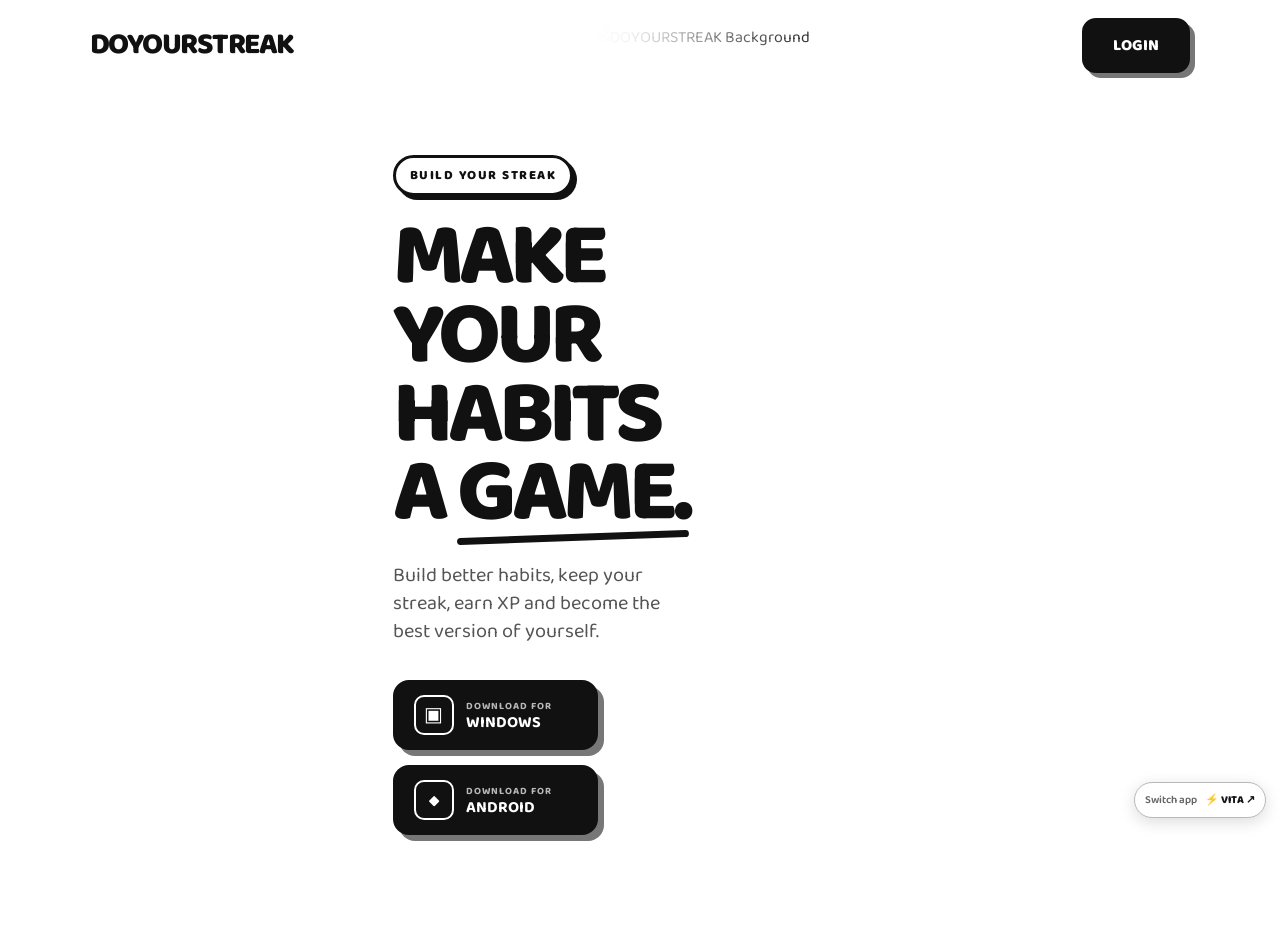
==== Anak papi/Code/index.html @ ae04f2e7 "update cuy" ====
<!DOCTYPE html>
<html lang="en">

<head>
    <meta charset="UTF-8">
    <meta name="viewport" content="width=device-width, initial-scale=1.0">

    <title>DOYOURSTREAK</title>

    <link rel="stylesheet" href="style.css">
</head>

<body>


    <!-- ================= LANDING PAGE ================= -->
    <section id="loginScreen" class="landing-page">

        <!-- NAVBAR -->
        <nav class="landing-navbar">

            <div class="landing-logo">
                <span>DO</span>YOUR<span>STREAK</span>
            </div>

            <button id="loginButton" class="login-button">
                LOGIN
            </button>

        </nav>


        <!-- HERO -->
        <main class="landing-hero">

            <!-- Background Image -->
            <div class="hero-background">
                <img src="backgroundatas.jpe" alt="DOYOURSTREAK Background">
            </div>


            <!-- Hero Text -->
            <div class="landing-content">

                <div class="landing-badge">
                    BUILD YOUR STREAK
                </div>

                <h1>
                    MAKE YOUR<br>
                    HABITS A <span>GAME.</span>
                </h1>

                <p>
                    Build better habits, keep your streak,
                    earn XP and become the best version of yourself.
                </p>


                <!-- DOWNLOAD BUTTONS -->
                <div class="download-buttons">

                    <a href="#" class="download-button windows" id="windowsDownload">
                        <span class="download-icon">▣</span>

                        <div>
                            <small>DOWNLOAD FOR</small>
                            <strong>WINDOWS</strong>
                        </div>
                    </a>


                    <a href="#" class="download-button android" id="androidDownload">
                        <span class="download-icon">◆</span>

                        <div>
                            <small>DOWNLOAD FOR</small>
                            <strong>ANDROID</strong>
                        </div>
                    </a>

                </div>

            </div>

        </main>


        <!-- LOGIN MODAL -->
        <div id="loginModal" class="landing-login-modal hidden">

            <div class="landing-login-card">

                <!-- ================= STEP 1 : EMAIL ================= -->
                <div class="login-step active" id="loginStep1">

                    <button id="closeLogin" class="close-login">
                        ×
                    </button>

                    <div class="login-logo">
                        DOYOURSTREAK
                    </div>

                    <div class="login-step-number">
                        01 / 03
                    </div>

                    <h2>
                        Welcome!
                    </h2>

                    <p>
                        Enter your email to start your journey.
                    </p>

                    <div class="input-group">

                        <label for="emailInput">
                            YOUR EMAIL
                        </label>

                        <input type="email" id="emailInput" placeholder="Enter your email..." autocomplete="email">

                    </div>

                    <p id="emailError" class="login-error"></p>

                    <button id="emailNext" class="main-button">
                        CONTINUE →
                    </button>

                </div>


                <!-- ================= STEP 2 : CHARACTER ================= -->
                <div class="login-step" id="loginStep2">

                    <div class="login-step-number">
                        02 / 03
                    </div>

                    <h2>
                        Choose Your<br>
                        Character
                    </h2>

                    <p>
                        This character will accompany you
                        on your streak journey.
                    </p>


                    <div class="character-selection">

                        <div id="characterPlayer" class="character-card selected">

                            <div class="character-check">
                                ✓
                            </div>

                            <div class="character-image">
                                <img src="player.png" alt="Player">
                            </div>

                            <strong>
                                PLAYER
                            </strong>

                            <small>
                                SELECTED
                            </small>

                        </div>

                    </div>


                    <button id="characterNext" class="main-button">
                        CONTINUE →
                    </button>

                </div>


                <!-- ================= STEP 3 : CHARACTER NAME ================= -->
                <div class="login-step" id="loginStep3">

                    <div class="login-step-number">
                        03 / 03
                    </div>

                    <h2>
                        Name Your<br>
                        Character
                    </h2>

                    <p>
                        Give your character a name
                        before starting your journey.
                    </p>


                    <div class="input-group">

                        <label for="characterNameInput">
                            CHARACTER NAME
                        </label>

                        <input type="text" id="characterNameInput" placeholder="Enter character name..." maxlength="20"
                            autocomplete="off">

                    </div>

                    <p id="nameError" class="login-error"></p>


                    <button id="startJourneyButton" class="main-button">
                        START JOURNEY 🚀
                    </button>

                </div>

            </div>

        </div>

    </section>



    <!-- ================= APP ================= -->
    <section id="appScreen" class="screen hidden">

        <!-- HEADER -->
        <header class="topbar">

            <div class="brand">
                <span>DO</span>YOUR<span>STREAK</span>
            </div>

            <div class="user-info">
                <div>
                    <small>PLAYER</small>
                    <strong id="headerName">Player</strong>
                </div>

                <div class="level-badge">
                    LVL <span id="level">1</span>
                </div>
                <span id="espTopStatus" class="esp-top-status" role="status" aria-live="polite">● ESP32 OFFLINE</span>
            </div>


        </header>





        <!-- ================= CHARACTER PAGE ================= -->

        <!-- CHARACTER PAGE -->
        <div id="characterPage" class="app-page active">

            <div class="character-top-actions">

                <div class="coin-display">
                    <img src="koinngawi.png" alt="Coins">
                    <strong id="coinAmount">0</strong>
                </div>

                <button id="premiumOpenButton" class="premium-open-button" type="button" aria-label="Open Premium">
                    <img src="iconpremium.png" alt="Premium">
                </button>

            </div>

            <!-- SMALL STATS -->
            <section class="character-stats">
                <div>
                    <small>STREAK</small>
                    <strong id="streak">0</strong>
                </div>

                <div>
                    <small>TOTAL XP</small>
                    <strong id="totalXP">0</strong>
                </div>

                <div>
                    <small>TODAY</small>
                    <strong id="completedToday">0 / 0</strong>
                </div>
            </section>

            <!-- CHARACTER -->
            <section class="character-display">

                <button class="character-arrow" id="prevCharacter" type="button">
                    &lt;
                </button>

                <div class="character-main">
                    <div id="characterReactionBubble" class="character-reaction-bubble hidden" aria-live="polite"></div>
                    <img id="playerImage" src="player.png" alt="Player">
                    <div id="characterFallback" class="character-fallback hidden" role="img" aria-label="Karakter anjing">🐶</div>

                    <h2 id="playerName">Player</h2>
                </div>

                <button class="character-arrow" id="nextCharacter" type="button">
                    &gt;
                </button>

            </section>

            <!-- XP -->
            <section class="character-xp">
                <div class="xp-label">
                    <span>XP</span>
                    <strong><span id="xpText">0</span> / 100</strong>
                </div>

                <div class="xp-bar">
                    <div id="xpBar"></div>
                </div>
            </section>

        </div>

        <!-- ================= SHOP PAGE ================= -->

        <div id="shopPage" class="app-page">

            <section class="shop-page">

                <div class="shop-page-header">

                    <div>
                        <small>CHARACTER STORE</small>
                        <h1>CHARACTER SHOP</h1>
                    </div>

                    <div class="shop-coins">

                        <img src="koinngawi.png" alt="Coins">

                        <strong id="shopCoinAmount">0</strong>

                    </div>

                </div>


                <div class="shop-items">

                    <!-- OYENOMALI -->
                    <div class="shop-item">

                        <img src="oyenomali.png" alt="Oyenomali">

                        <h3>OYENOMALI</h3>

                        <div class="item-price">

                            <img src="koinngawi.png" alt="Coins">

                            <span>100</span>

                        </div>

                        <button class="buy-character" data-character="oyenomali.png" data-price="100">
                            BUY
                        </button>

                    </div>


                    <!-- PLAYERSKIN -->
                    <div class="shop-item">


                    </div>


                    <!-- COPET -->
                    <div class="shop-item">

                        <img src="copet.png" alt="Copet">

                        <h3>COPET</h3>

                        <div class="item-price">

                            <img src="koinngawi.png" alt="Coins">

                            <span>200</span>

                        </div>

                        <button class="buy-character" data-character="copet.png" data-price="200">
                            BUY
                        </button>

                    </div>

                </div>

            </section>

        </div>

        <!-- ================= GAME PAGE ================= -->

        <div id="gamePage" class="app-page">

            <section class="game-page">

                <div class="game-header">
                    <small>MINIGAME</small>
                    <h1>PLAY & EARN</h1>
                    <p>
                        Main game menggunakan character kamu sendiri.
                    </p>
                </div>


                <!-- GAME MENU -->

                <div id="gameMenu" class="game-menu">

                    <!-- FIGHTING GAME -->

                    <button id="openFightingGame" class="game-card">

                        <div class="game-card-icon">
                            ⚔️
                        </div>

                        <div>
                            <small>BATTLE</small>
                            <h2>FIGHTING</h2>
                            <p>
                                Gunakan strategi untuk mengalahkan monster.
                            </p>
                        </div>

                    </button>




                    <button id="openDinoGame" class="game-card">

                        <div class="game-card-icon">
                            🦖
                        </div>

                        <div>
                            <small>RUN</small>
                            <h2>DINO RUN</h2>
                            <p>
                                Lompat dan hindari obstacle.
                            </p>
                        </div>

                    </button>

                    <button id="openFlappyGame" class="game-card" type="button">
                        <div class="game-card-icon">🐤</div>
                        <div>
                            <small>ARCADE</small>
                            <h2>FLAPPY BIRD</h2>
                            <p>Terbang melewati pipa dan pecahkan skor terbaik.</p>
                        </div>
                    </button>
                     <!-- Tombol kecil ESP32 -->
                     <div class="user-info">
                        <button id="espConnectButton" class="esp-connect-button" type="button">🔌 CONNECT ESP32</button>
                       <span id="espConnectionStatus" class="esp-connection-status" role="status">ESP32: Disconnected</span>
                     </div>


                </div>

               
                <!-- ================= FIGHTING GAME ================= -->

                <div id="fightingGame" class="game-screen hidden">

                    <div class="game-screen-header">

                        <button id="backFromFight" class="secondary-button">
                            ← BACK
                        </button>

                        <h2>🥊 FIGHTING</h2>

                    </div>


                    <div class="fight-arena">

                        <!-- PLAYER -->

                        <div class="fighter player-fighter">

                            <div class="fighter-name">
                                <span id="fightPlayerName">
                                    PLAYER
                                </span>

                                <span id="fightPlayerHPText">
                                    100 HP
                                </span>
                            </div>

                            <div class="hp-bar">
                                <div id="fightPlayerHP"></div>
                            </div>

                            <img id="fightPlayerImage" src="player.png" alt="Player">

                        </div>


                        <div class="fight-vs">
                            VS
                        </div>


                        <!-- ENEMY -->

                        <div class="fighter enemy-fighter">

                            <div class="fighter-name">

                                <span>
                                    MONSTER
                                </span>

                                <span id="fightEnemyHPText">
                                    100 HP
                                </span>

                            </div>

                            <div class="hp-bar enemy-hp">
                                <div id="fightEnemyHP"></div>
                            </div>

                            <img id="fightEnemyImage" src="Monster1.png" alt="Monster">

                        </div>

                    </div>


                    <p id="fightStatus" class="game-status">
                        Ready to fight!
                    </p>


                    <div class="fight-controls">

                        <button id="fightAttack" class="game-action-button">
                            👊 ATTACK
                        </button>

                        <button id="fightSpecial" class="game-action-button special">
                            ⚡ SPECIAL
                        </button>

                        <button id="fightHeavy" class="game-action-button">
                            💥 HEAVY
                        </button>

                        <button id="fightDefend" class="game-action-button">
                            🛡️ DEFEND
                        </button>

                        <button id="fightRecover" class="game-action-button">
                            ❤️ RECOVER
                        </button>

                    </div>


                    <button id="fightRestart" class="main-button hidden">
                        PLAY AGAIN
                    </button>

                </div>


                <!-- ================= DINO GAME ================= -->

                <div id="dinoGame" class="game-screen hidden">

                    <div class="game-screen-header">

                        <button id="backFromDino" class="secondary-button">
                            ← BACK
                        </button>

                        <h2>🏃 DINO RUN</h2>

                    </div>


                    <div class="dino-score">

                        <span>
                            SCORE:
                            <strong id="dinoScore">
                                0
                            </strong>
                        </span>

                        <span>
                            BEST:
                            <strong id="dinoBest">
                                0
                            </strong>
                        </span>

                    </div>


                    <div class="dino-wrapper">

                        <canvas id="dinoCanvas" width="800" height="300"></canvas>

                    </div>


                    <p id="dinoStatus" class="game-status">
                        Press SPACE or click to jump!
                    </p>


                    <div class="dino-controls">

                        <button id="startDino" class="main-button">
                            START RUN
                        </button>

                        <button id="jumpDino" class="game-action-button">
                            ↑ JUMP
                        </button>

                    </div>

                </div>

                <div id="flappyGame" class="game-screen hidden">
                    <div class="game-screen-header">
                        <button id="backFromFlappy" class="secondary-button" type="button">← MENU GAME</button>
                        <h2>🐤 FLAPPY BIRD</h2>
                    </div>
                    <div class="flappy-scoreboard">
                        <span>SKOR <strong id="flappyScore">0</strong></span>
                        <span>TERBAIK <strong id="flappyBest">0</strong></span>
                    </div>
                    <div class="flappy-stage">
                        <canvas id="flappyCanvas" width="360" height="480" aria-label="Game Flappy Bird"></canvas>
                    </div>
                    <p id="flappyStatus" class="game-status">Tekan MULAI, lalu klik atau tekan spasi untuk terbang.</p>
                    <div class="flappy-controls">
                        <button id="startFlappy" class="main-button" type="button">MULAI</button>
                        <button id="flapFlappy" class="game-action-button" type="button">🐾 TERBANG</button>
                    </div>
                </div>

            </section>

        </div>


        <!-- ================= EXERCISE PAGE ================= -->

        <div id="exercisePage" class="app-page">

            <div class="daily-task-card">
                <div class="daily-task-header">
                    <span>🎯 DAILY TASK</span>
                    <span id="dailyTaskReward">
                        🪙 +20
                    </span>
                </div>

                <h3 id="dailyTaskTitle">Loading daily task...</h3>
                <p id="dailyTaskDescription"></p>

                <div class="daily-task-progress">
                    <div id="dailyTaskProgressBar"></div>
                </div>

                <div class="daily-task-bottom">
                    <span id="dailyTaskProgressText">0 / 1</span>
                    <button id="claimDailyTask" disabled>CLAIM</button>
                </div>
            </div>
            <section class="habits-section">

                <div class="section-header">

                    <div>
                        <small>YOUR ROUTINE</small>
                        <h2>Today's Habits</h2>
                    </div>

                    <button id="addHabitButton" class="main-button">
                        + ADD HABIT
                    </button>

                </div>


                <div id="habitList" class="habit-list"></div>


                <div id="emptyState" class="empty-state">

                    <div class="empty-icon">
                        🏋️
                    </div>

                    <h3>No habits yet</h3>

                    <p>
                        Add your first habit and start your streak.
                    </p>

                    <button id="emptyAddButton" class="main-button">
                        CREATE HABIT
                    </button>

                </div>

            </section>

        </div>

        <!-- ================= ADD HABIT MODAL ================= -->
        <div id="habitModal" class="habit-modal hidden">

            <div class="habit-modal-card">

                <button id="closeModal" class="close-modal">×</button>

                <div class="modal-title">ADD NEW HABIT</div>

                <!-- STEP 1 -->
                <div class="habit-step active" id="habitStep1">

                    <div class="step-number">01</div>

                    <h2>What is your habit?</h2>

                    <p>Give your habit a name.</p>

                    <div class="input-group">

                        <label for="habitName">
                            HABIT NAME
                        </label>

                        <input type="text" id="habitName" placeholder="Example: Read a book" maxlength="40">

                    </div>

                    <button type="button" id="habitNext1" class="main-button">
                        NEXT →
                    </button>

                </div>


                <!-- STEP 2 -->
                <div class="habit-step" id="habitStep2">

                    <div class="step-number">02</div>

                    <h2>When will you do it?</h2>

                    <p>Choose your habit time.</p>

                    <div class="input-group">

                        <label for="habitTime">
                            TIME
                        </label>

                        <input type="time" id="habitTime">

                    </div>

                    <div class="step-buttons">

                        <button type="button" id="habitBack2" class="secondary-button">
                            ← BACK
                        </button>

                        <button type="button" id="habitNext2" class="main-button">
                            NEXT →
                        </button>

                    </div>

                </div>


                <!-- STEP 3 -->
                <div class="habit-step" id="habitStep3">

                    <div class="step-number">03</div>

                    <h2>How important is it?</h2>

                    <p>Choose your priority.</p>

                    <div class="priority-options">

                        <button type="button" class="priority-option" data-priority="High">
                            🔴 High
                        </button>

                        <button type="button" class="priority-option selected" data-priority="Normal">
                            🟡 Normal
                        </button>

                        <button type="button" class="priority-option" data-priority="Low">
                            🟢 Low
                        </button>

                    </div>

                    <div class="step-buttons">

                        <button type="button" id="habitBack3" class="secondary-button">
                            ← BACK
                        </button>

                        <button type="button" id="habitNext3" class="main-button">
                            NEXT →
                        </button>

                    </div>

                </div>


                <!-- STEP 4 -->
                <div class="habit-step" id="habitStep4">

                    <div class="step-number">04</div>

                    <h2>Choose your type</h2>

                    <p>Pick an icon for your habit.</p>


                    <div class="emoji-options">

                        <button type="button" class="emoji-option selected" data-icon="belajaricon.png">
                            <img src="belajaricon.png" alt="Belajar">
                        </button>

                        <button type="button" class="emoji-option" data-icon="sport.png">
                            <img src="sport.png" alt="Sport">
                        </button>

                        <button type="button" class="emoji-option" data-icon="latihanicon.png">
                            <img src="latihanicon.png" alt="Latihan">
                        </button>

                        <button type="button" class="emoji-option" data-icon="ngemilicon.png">
                            <img src="ngemilicon.png" alt="Ngemil">
                        </button>

                    </div>


                    <div class="step-buttons">

                        <button type="button" id="habitBack4" class="secondary-button">
                            ← BACK
                        </button>

                        <button type="button" id="saveHabitButton" class="main-button">
                            ADD HABIT ✓
                        </button>

                    </div>

                </div>

            </div>

        </div>


        <!-- ================= INFO / CALENDAR PAGE ================= -->
        <div id="infoPage" class="app-page">

            <section class="info-page">

                <!-- HEADER -->
                <div class="info-header">
                    <small>DOYOURSTREAK</small>
                    <h1>CALENDAR & EVENTS</h1>
                    <p>Check your schedule and the latest admin updates.</p>
                </div>

                <!-- CALENDAR -->
                <div class="calendar-card">

                    <div class="calendar-top">
                        <button id="prevMonth" type="button">&lt;</button>

                        <h2 id="calendarMonth">October 2026</h2>

                        <button id="nextMonth" type="button">&gt;</button>
                    </div>

                    <div class="calendar-weekdays">
                        <span>MON</span>
                        <span>TUE</span>
                        <span>WED</span>
                        <span>THU</span>
                        <span>FRI</span>
                        <span>SAT</span>
                        <span>SUN</span>
                    </div>

                    <div id="calendarDays" class="calendar-days"></div>

                </div>


                <!-- ADMIN EVENTS -->
                <div class="events-section">

                    <div class="events-title">
                        <small>ADMIN UPDATE</small>
                        <h2>EVENTS</h2>
                    </div>

                    <div id="adminEvents" class="admin-events">

                        <!-- EVENT 1 -->
                        <div class="event-card">
                            <div class="event-date">
                                <strong>10</strong>
                                <span>OCT</span>
                            </div>

                            <div class="event-content">
                                <h3>STREAK WEEK</h3>
                                <p>
                                    Keep your streak alive this week and complete
                                    your exercises every day!
                                </p>
                            </div>
                        </div>


                        <!-- EVENT 2 -->
                        <div class="event-card">
                            <div class="event-date">
                                <strong>15</strong>
                                <span>OCT</span>
                            </div>

                            <div class="event-content">
                                <h3>NEW CHARACTER UPDATE</h3>
                                <p>
                                    A new character might be coming to the shop.
                                    Stay tuned!
                                </p>
                            </div>
                        </div>


                        <!-- EVENT 3 -->
                        <div class="event-card">
                            <div class="event-date">
                                <strong>25</strong>
                                <span>OCT</span>
                            </div>

                            <div class="event-content">
                                <h3>COMMUNITY EVENT</h3>
                                <p>
                                    Complete your exercises and earn extra XP
                                    during the event.
                                </p>
                            </div>
                        </div>

                    </div>

                </div>

            </section>

        </div>

        <!-- ================= PREMIUM MODAL ================= -->
        <div id="premiumModal" class="premium-modal hidden">
            <div class="premium-card">

                <button id="premiumCloseButton" class="premium-close" type="button"
                    aria-label="Close Premium">×</button>

                <div class="premium-heading">
                    <img src="iconpremium.png" alt="">
                    <div>
                        <small>DOYOURSTREAK EXCLUSIVE</small>
                        <h2>PREMIUM</h2>
                        <p>Upgrade your streak experience.</p>
                    </div>
                </div>

                <div class="premium-tabs">
                    <button type="button" class="premium-tab active" data-premium-tab="characters">
                        CHARACTERS
                    </button>

                    <button type="button" class="premium-tab" data-premium-tab="statistics">
                        STATISTICS
                    </button>
                </div>

                <div id="premiumCharactersPanel" class="premium-panel">
                    <div class="premium-section-heading">
                        <h3>Character Collection</h3>
                        <p>Unlock exclusive characters and skins.</p>
                    </div>

                    <div id="premiumCharacterGrid" class="premium-character-grid"></div>
                </div>

                <div id="premiumStatisticsPanel" class="premium-panel hidden">
                    <div class="premium-section-heading">
                        <h3>Priority Statistics</h3>
                        <p>Understand your habits and completion progress.</p>
                    </div>

                    <div id="premiumStatisticsContent"></div>
                </div>

                <div class="premium-demo-area">
                    <p id="premiumStatusText">Premium Demo is currently locked.</p>

                    <button id="premiumDemoButton" class="premium-demo-button" type="button">
                        ACTIVATE PREMIUM DEMO
                    </button>

                    <small>
                        Demo only — no real payment is made.
                    </small>
                </div>

            </div>
        </div>

        <nav class="bottom-navbar">

            <button class="bottom-nav-image" id="characterNav" type="button">
                <img src="buttonkarakter.png" alt="Character">
            </button>

            <button class="bottom-nav-image" id="shopNav" type="button">
                <img src="shopbutton.png" alt="Shop">
            </button>

            <button class="bottom-nav-image" id="exerciseNav" type="button">
                <img src="buku.png" alt="Exercise">
            </button>

            <button class="bottom-nav-image" id="infoNav" type="button">
                <img src="infobutton.png" alt="Info">
            </button>

            <button class="bottom-nav-image" id="gameNav" type="button">
                <img src="gameicon.png" alt="Game">
            </button>

        </nav>

    </section>


    <!-- JAVASCRIPT -->
    <script src="app.js"></script>
    <script src="premium.js"></script>

    <!-- APP SWITCHER: DOYOURSTREAK -> VITA -->
    <div class="app-switcher">
        <span>Switch app</span>
        <a href="http://127.0.0.1:5501/www/index.html" target="_blank" rel="noopener noreferrer" aria-label="Buka Vita">
            ⚡ VITA ↗
        </a>
    </div>


</body>

</html>
---- Anak papi/Code/style.css ----
/* =====================================================
   DOYOURSTREAK
   BLACK & WHITE CARTOON STYLE
===================================================== */

@import url('https://fonts.googleapis.com/css2?family=Baloo+2:wght@400;500;600;700;800&display=swap');


/* =====================================================
   ROOT
===================================================== */

:root {
    --black: #111111;
    --dark: #222222;
    --gray: #666666;
    --light-gray: #eeeeee;
    --white: #ffffff;

    --border: 3px solid #111111;

    --shadow: 7px 7px 0 #111111;
    --small-shadow: 4px 4px 0 #111111;
}


/* =====================================================
   RESET
===================================================== */

* {
    box-sizing: border-box;
    margin: 0;
    padding: 0;
}

html {
    scroll-behavior: smooth;
}

body {
    font-family: "Baloo 2", "Trebuchet MS", sans-serif;

    background: var(--white);

    color: var(--black);

    min-height: 100vh;
}

button,
input {
    font-family: inherit;
}

button {
    cursor: pointer;
}

.hidden {
    display: none !important;
}


/* =====================================================
   CARTOON BACKGROUND
===================================================== */

body::before {
    content: "";

    position: fixed;

    inset: 0;

    pointer-events: none;

    opacity: 0.08;

    background-image:
        radial-gradient(#111 1px, transparent 1px);

    background-size: 18px 18px;

    z-index: -1;
}


/* =====================================================
   LOGIN
===================================================== */

#loginScreen {
    min-height: 100vh;

    display: flex;

    justify-content: center;
    align-items: center;

    padding: 25px;
}

.login-card {
    width: 100%;

    max-width: 460px;

    background: white;

    border: var(--border);

    border-radius: 30px;

    padding: 40px;

    text-align: center;

    box-shadow: var(--shadow);

    position: relative;
}


/* little cartoon decorations */

.login-card::before {
    content: "✦";

    position: absolute;

    top: 18px;
    left: 25px;

    font-size: 30px;

    transform: rotate(-15deg);
}

.login-card::after {
    content: "★";

    position: absolute;

    right: 25px;
    bottom: 20px;

    font-size: 25px;

    transform: rotate(15deg);
}


/* =====================================================
   LOGO
===================================================== */

.logo {
    font-size: 32px;

    font-weight: 900;

    letter-spacing: -1px;

    margin-bottom: 18px;
}

.logo span {
    color: var(--black);
}


/* =====================================================
   LOGIN CHARACTER
===================================================== */

.login-character {
    width: 155px;
    height: 155px;

    margin: 15px auto 22px;

    border: var(--border);

    border-radius: 45% 45% 40% 40%;

    background: #eeeeee;

    display: flex;

    justify-content: center;
    align-items: center;

    overflow: hidden;

    box-shadow: var(--small-shadow);
}

.login-character img {
    width: 100%;
    height: 100%;

    object-fit: contain;
}

.placeholder-face {
    font-size: 80px;
}


/* =====================================================
   LOGIN TEXT
===================================================== */

.login-card h1 {
    font-size: 35px;

    line-height: 1;

    margin-bottom: 8px;
}

.subtitle {
    font-size: 17px;

    color: var(--gray);

    margin-bottom: 28px;
}


/* =====================================================
   INPUT
===================================================== */

.input-group {
    text-align: left;

    margin-bottom: 20px;
}

.input-group label {
    display: block;

    font-size: 16px;

    font-weight: 800;

    margin-bottom: 7px;
}

.input-group input {
    width: 100%;

    padding: 14px 17px;

    border: var(--border);

    border-radius: 14px;

    outline: none;

    background: white;

    color: var(--black);

    font-size: 17px;

    box-shadow: var(--small-shadow);

    transition: 0.15s;
}

.input-group input:focus {
    transform: translate(-2px, -2px);

    box-shadow: 6px 6px 0 #111111;
}


/* =====================================================
   MAIN BUTTON
===================================================== */

.main-button {
    width: 100%;

    padding: 15px 20px;

    background: var(--black);

    color: white;

    border: var(--border);

    border-color: var(--black);

    border-radius: 15px;

    font-size: 17px;

    font-weight: 900;

    box-shadow: 5px 5px 0 #777;

    transition: 0.15s;
}

.main-button:hover {
    transform: translate(-2px, -2px);

    box-shadow: 7px 7px 0 #777;
}

.main-button:active {
    transform: translate(4px, 4px);

    box-shadow: 1px 1px 0 #777;
}


/* =====================================================
   TOPBAR
===================================================== */

.topbar {
    min-height: 80px;

    background: white;

    border-bottom: var(--border);

    display: flex;

    align-items: center;

    justify-content: space-between;

    padding: 0 7%;
}

.brand {
    font-size: 25px;

    font-weight: 900;

    letter-spacing: -1px;
}

.brand span {
    color: var(--black);
}

.user-info {
    display: flex;

    align-items: center;

    gap: 14px;
}

.user-info small {
    display: block;

    font-size: 11px;

    font-weight: 900;

    letter-spacing: 1px;

    color: var(--gray);
}

.user-info strong {
    font-size: 17px;
}

.level-badge {
    padding: 8px 14px;

    background: black;

    color: white;

    border-radius: 12px;

    border: 2px solid black;

    font-size: 14px;

    font-weight: 900;
}


/* =====================================================
   DASHBOARD
===================================================== */

.dashboard {
    width: 86%;

    max-width: 1200px;

    margin: 35px auto 70px;
}


/* =====================================================
   HERO CARD
===================================================== */

.hero-card {
    min-height: 300px;

    border: var(--border);

    border-radius: 30px;

    padding: 40px 50px;

    background: white;

    color: black;

    box-shadow: var(--shadow);

    position: relative;

    overflow: hidden;

    display: flex;

    align-items: center;

    justify-content: space-between;
}


/* cartoon lines */

.hero-card::before {
    content: "";

    position: absolute;

    width: 180px;
    height: 180px;

    border: 5px solid black;

    border-radius: 50%;

    right: 130px;
    top: -100px;
}

.hero-card::after {
    content: "✦";

    position: absolute;

    right: 40px;
    top: 30px;

    font-size: 45px;

    transform: rotate(15deg);
}


/* =====================================================
   HERO TEXT
===================================================== */

.hero-text {
    position: relative;

    z-index: 2;

    max-width: 600px;
}

.hello {
    font-size: 14px;

    font-weight: 900;

    letter-spacing: 2px;

    margin-bottom: 8px;
}

.hero-text h1 {
    font-size: 46px;

    line-height: 1;

    margin-bottom: 10px;

    letter-spacing: -1px;
}

.hero-text p:not(.hello) {
    font-size: 18px;

    color: var(--gray);
}


/* =====================================================
   PLAYER
===================================================== */

.player-container {
    width: 270px;
    height: 270px;

    position: relative;

    display: flex;

    align-items: center;
    justify-content: center;

    z-index: 2;
}

.player-glow {
    position: absolute;

    width: 190px;
    height: 190px;

    background: #eeeeee;

    border: 3px solid black;

    border-radius: 50%;

    animation: float 3s ease-in-out infinite;
}

#playerImage {
    width: 220px;
    height: 220px;

    object-fit: contain;

    position: relative;

    z-index: 3;

    animation: float 3s ease-in-out infinite;
}

#playerImage.player-error {
    display: none;
}

.big-placeholder {
    display: none;

    position: relative;

    z-index: 3;

    font-size: 120px;

    animation: float 3s ease-in-out infinite;
}


/* =====================================================
   FLOAT ANIMATION
===================================================== */

@keyframes float {

    0%,
    100% {
        transform: translateY(0);
    }

    50% {
        transform: translateY(-10px);
    }
}


/* =====================================================
   CHARACTER ANIMATIONS
===================================================== */

/* Player masuk saat dashboard dibuka */
.player-container {
    animation: playerEntrance 0.8s cubic-bezier(.2, 1.4, .4, 1);
}

/* Player idle */
#playerImage,
.big-placeholder {
    transform-origin: center bottom;

    animation:
        playerIdle 3s ease-in-out infinite;
}

/* Background player ikut bernapas */
.player-glow {
    animation:
        glowPulse 3s ease-in-out infinite;
}


/* Player hover */
.player-container:hover #playerImage,
.player-container:hover .big-placeholder {
    animation:
        playerHover 0.65s ease-in-out infinite alternate;
}


/* Saat habit berhasil */
.player-container.player-celebrate #playerImage,
.player-container.player-celebrate .big-placeholder {
    animation:
        playerCelebrate 0.8s cubic-bezier(.2, 1.5, .5, 1);
}


/* =====================================================
   ENTRANCE
===================================================== */

@keyframes playerEntrance {

    0% {
        opacity: 0;

        transform:
            translateY(80px)
            scale(0.65)
            rotate(-8deg);
    }

    60% {
        opacity: 1;

        transform:
            translateY(-15px)
            scale(1.05)
            rotate(3deg);
    }

    100% {
        transform:
            translateY(0)
            scale(1)
            rotate(0);
    }
}


/* =====================================================
   IDLE
===================================================== */

@keyframes playerIdle {

    0%,
    100% {
        transform:
            translateY(0)
            rotate(0deg);
    }

    25% {
        transform:
            translateY(-5px)
            rotate(-1deg);
    }

    50% {
        transform:
            translateY(-11px)
            rotate(1.5deg);
    }

    75% {
        transform:
            translateY(-5px)
            rotate(-1deg);
    }
}


/* =====================================================
   HOVER
===================================================== */

@keyframes playerHover {

    from {
        transform:
            translateY(-3px)
            rotate(-4deg)
            scale(1);
    }

    to {
        transform:
            translateY(-15px)
            rotate(4deg)
            scale(1.06);
    }
}


/* =====================================================
   CELEBRATION
===================================================== */

@keyframes playerCelebrate {

    0% {
        transform:
            scale(1)
            translateY(0)
            rotate(0);
    }

    20% {
        transform:
            scale(1.15)
            translateY(-15px)
            rotate(-8deg);
    }

    40% {
        transform:
            scale(1.1)
            translateY(-25px)
            rotate(8deg);
    }

    60% {
        transform:
            scale(1.08)
            translateY(-12px)
            rotate(-5deg);
    }

    80% {
        transform:
            scale(1.04)
            translateY(-5px)
            rotate(3deg);
    }

    100% {
        transform:
            scale(1)
            translateY(0)
            rotate(0);
    }
}


/* =====================================================
   PLAYER GLOW
===================================================== */

@keyframes glowPulse {

    0%,
    100% {
        transform: scale(1);

        opacity: 0.7;
    }

    50% {
        transform: scale(1.08);

        opacity: 1;
    }
}


/* =====================================================
   XP FLOATING TEXT
===================================================== */

.xp-popup {
    position: absolute;

    top: 15px;
    right: 20px;

    z-index: 20;

    font-size: 25px;

    font-weight: 900;

    color: #111;

    pointer-events: none;

    animation: xpFloat 1s ease-out forwards;
}


@keyframes xpFloat {

    0% {
        opacity: 0;

        transform:
            translateY(15px)
            scale(0.7);
    }

    20% {
        opacity: 1;

        transform:
            translateY(0)
            scale(1.1);
    }

    70% {
        opacity: 1;

        transform:
            translateY(-30px)
            scale(1);
    }

    100% {
        opacity: 0;

        transform:
            translateY(-65px)
            scale(0.8);
    }
}


/* =====================================================
   HABIT CARD ANIMATION
===================================================== */

.habit-card {
    animation:
        habitAppear 0.45s cubic-bezier(.2, 1.3, .4, 1)
        both;
}


@keyframes habitAppear {

    from {
        opacity: 0;

        transform:
            translateY(15px)
            scale(0.97);
    }

    to {
        opacity: 1;

        transform:
            translateY(0)
            scale(1);
    }
}


/* Completed habit */
.habit-card.completed {
    animation:
        habitComplete 0.45s ease-out;
}


@keyframes habitComplete {

    0% {
        transform: scale(1);
    }

    45% {
        transform:
            scale(1.025)
            rotate(-1deg);
    }

    70% {
        transform:
            scale(0.99)
            rotate(1deg);
    }

    100% {
        transform:
            scale(1)
            rotate(0);
    }
}


/* =====================================================
   XP BAR ANIMATION
===================================================== */

#xpBar.xp-up {
    animation:
        xpBarPulse 0.6s ease-out;
}


@keyframes xpBarPulse {

    0% {
        filter: brightness(1);

        transform: scaleY(1);
    }

    40% {
        filter: brightness(1.7);

        transform: scaleY(1.25);
    }

    100% {
        filter: brightness(1);

        transform: scaleY(1);
    }
}


/* =====================================================
   LEVEL BADGE
===================================================== */

.level-badge.level-up {
    animation:
        levelUp 0.7s cubic-bezier(.2, 1.5, .5, 1);
}


@keyframes levelUp {

    0% {
        transform: scale(1);
    }

    40% {
        transform:
            scale(1.3)
            rotate(-5deg);
    }

    70% {
        transform:
            scale(0.95)
            rotate(4deg);
    }

    100% {
        transform:
            scale(1)
            rotate(0);
    }
}


/* =====================================================
   BUTTON PRESS
===================================================== */

.complete-button:active {
    transform: scale(0.85) rotate(-8deg);
}


/* =====================================================
   MODAL ANIMATION
===================================================== */

.modal:not(.hidden) .modal-card {
    animation:
        modalEnter 0.35s cubic-bezier(.2, 1.4, .4, 1);
}


@keyframes modalEnter {

    from {
        opacity: 0;

        transform:
            translateY(30px)
            scale(0.85)
            rotate(-2deg);
    }

    to {
        opacity: 1;

        transform:
            translateY(0)
            scale(1)
            rotate(0);
    }
}


/* =====================================================
   REDUCED MOTION
===================================================== */

@media (prefers-reduced-motion: reduce) {

    *,
    *::before,
    *::after {
        animation-duration: 0.01ms !important;
        animation-iteration-count: 1 !important;
        transition-duration: 0.01ms !important;
    }
}


/* =====================================================
   XP
===================================================== */

.xp-container {
    margin-top: 25px;

    width: 340px;
}

.xp-info {
    display: flex;

    justify-content: space-between;

    font-size: 14px;

    font-weight: 900;

    margin-bottom: 7px;
}

.xp-bar {
    height: 15px;

    background: white;

    border: 3px solid black;

    border-radius: 20px;

    overflow: hidden;
}

#xpBar {
    height: 100%;

    width: 0%;

    background: black;

    border-radius: 20px;

    transition: width 0.5s ease;
}


/* =====================================================
   STATS
===================================================== */

.stats-grid {
    display: grid;

    grid-template-columns: repeat(3, 1fr);

    gap: 20px;

    margin-top: 30px;
}

.stat-card {
    background: white;

    padding: 22px;

    border: var(--border);

    border-radius: 22px;

    box-shadow: var(--small-shadow);

    display: flex;

    align-items: center;

    gap: 15px;

    transition: 0.15s;
}

.stat-card:hover {
    transform: translate(-2px, -2px);

    box-shadow: 6px 6px 0 black;
}

.stat-icon {
    width: 55px;
    height: 55px;

    border: 3px solid black;

    border-radius: 15px;

    background: #eeeeee;

    display: flex;

    align-items: center;
    justify-content: center;

    font-size: 26px;
}

.stat-card span {
    display: block;

    color: var(--gray);

    font-size: 13px;

    font-weight: 800;
}

.stat-card strong {
    display: block;

    font-size: 24px;

    margin-top: 2px;
}


/* =====================================================
   HABIT SECTION
===================================================== */

.habit-section {
    margin-top: 45px;
}

.section-title {
    display: flex;

    justify-content: space-between;

    align-items: center;

    margin-bottom: 20px;
}

.section-title h2 {
    font-size: 31px;

    line-height: 1;
}

.section-title p {
    color: var(--gray);

    margin-top: 5px;

    font-size: 15px;
}

.add-button {
    background: white;

    color: black;

    border: var(--border);

    padding: 12px 20px;

    border-radius: 14px;

    font-weight: 900;

    font-size: 15px;

    box-shadow: var(--small-shadow);

    transition: 0.15s;
}

.add-button:hover {
    transform: translate(-2px, -2px);

    background: black;

    color: white;

    box-shadow: 6px 6px 0 #777;
}


/* =====================================================
   HABIT LIST
===================================================== */

.habit-list {
    display: flex;

    flex-direction: column;

    gap: 15px;
}

.habit-card {
    background: white;

    border: var(--border);

    border-radius: 20px;

    padding: 17px 20px;

    display: flex;

    align-items: center;

    justify-content: space-between;

    box-shadow: var(--small-shadow);

    transition: 0.15s;
}

.habit-card:hover {
    transform: translate(-2px, -2px);

    box-shadow: 6px 6px 0 black;
}

.habit-left {
    display: flex;

    align-items: center;

    gap: 15px;
}

.habit-icon {
    width: 55px;
    height: 55px;

    display: flex;

    align-items: center;
    justify-content: center;

    background: #eeeeee;

    border: 3px solid black;

    border-radius: 15px;

    font-size: 25px;
}

.habit-name {
    font-size: 18px;

    font-weight: 900;
}

.habit-streak {
    font-size: 13px;

    color: var(--gray);

    margin-top: 2px;
}

.complete-button {
    width: 48px;
    height: 48px;

    border-radius: 14px;

    background: white;

    color: transparent;

    border: 3px solid black;

    font-size: 20px;

    transition: 0.15s;
}

.complete-button:hover {
    background: #eeeeee;

    transform: rotate(-5deg);
}


/* =====================================================
   COMPLETED HABIT
===================================================== */

.habit-card.completed {
    background: #eeeeee;

    box-shadow: 4px 4px 0 black;
}

.habit-card.completed .complete-button {
    background: black;

    color: white;
}

.habit-card.completed .habit-name {
    text-decoration: line-through;

    color: #666666;
}


/* =====================================================
   EMPTY STATE
===================================================== */

.empty-state {
    background: white;

    border: var(--border);

    border-radius: 25px;

    padding: 45px;

    text-align: center;

    box-shadow: var(--small-shadow);
}

.empty-state > div {
    font-size: 55px;

    margin-bottom: 10px;
}

.empty-state h3 {
    font-size: 23px;
}

.empty-state p {
    color: var(--gray);

    margin: 5px 0 20px;
}

.empty-state button {
    padding: 12px 20px;

    background: black;

    color: white;

    border: 3px solid black;

    border-radius: 13px;

    font-weight: 900;

    box-shadow: var(--small-shadow);
}


/* =====================================================
   MODAL
===================================================== */

.modal {
    position: fixed;

    inset: 0;

    background: rgba(0, 0, 0, 0.55);

    backdrop-filter: blur(3px);

    display: flex;

    justify-content: center;
    align-items: center;

    padding: 20px;

    z-index: 100;
}

.modal-card {
    width: 100%;

    max-width: 450px;

    background: white;

    border: var(--border);

    border-radius: 27px;

    padding: 32px;

    position: relative;

    box-shadow: 9px 9px 0 black;
}

.close-button {
    position: absolute;

    top: 15px;
    right: 18px;

    width: 36px;
    height: 36px;

    border-radius: 50%;

    background: white;

    color: black;

    border: 3px solid black;

    font-size: 22px;

    font-weight: 900;
}

.close-button:hover {
    background: black;

    color: white;
}

.modal-icon {
    width: 55px;
    height: 55px;

    background: #eeeeee;

    border: 3px solid black;

    border-radius: 15px;

    display: flex;

    align-items: center;
    justify-content: center;

    font-size: 27px;

    margin-bottom: 15px;
}

.modal-card h2 {
    font-size: 28px;
}

.modal-card > p {
    color: var(--gray);

    margin-bottom: 22px;
}


/* =====================================================
   EMOJI
===================================================== */

.emoji-section {
    margin-bottom: 25px;
}

.emoji-section > label {
    display: block;

    font-size: 15px;

    font-weight: 900;

    margin-bottom: 10px;
}

.emoji-list {
    display: flex;

    flex-wrap: wrap;

    gap: 8px;
}

.emoji-option {
    width: 45px;
    height: 45px;

    border-radius: 13px;

    background: white;

    border: 3px solid black;

    font-size: 22px;

    transition: 0.15s;
}

.emoji-option:hover {
    transform: rotate(-5deg);

    background: #eeeeee;
}

.emoji-option.selected {
    background: black;

    color: white;

    transform: rotate(4deg);
}


/* =====================================================
   RESPONSIVE
===================================================== */

@media (max-width: 800px) {

    .dashboard {
        width: 92%;
    }

    .hero-card {
        padding: 30px;

        min-height: 330px;
    }

    .hero-text h1 {
        font-size: 36px;
    }

    .player-container {
        width: 210px;
        height: 210px;
    }

    #playerImage {
        width: 170px;
        height: 170px;
    }

    .stats-grid {
        grid-template-columns: 1fr;
    }
}


@media (max-width: 600px) {

    .topbar {
        padding: 0 5%;
    }

    .brand {
        font-size: 19px;
    }

    .hero-card {
        flex-direction: column;

        align-items: flex-start;

        padding-bottom: 0;
    }

    .hero-text h1 {
        font-size: 32px;
    }

    .player-container {
        align-self: center;
    }

    .xp-container {
        width: 100%;
    }

    .section-title {
        flex-direction: column;

        align-items: flex-start;

        gap: 15px;
    }

    .add-button {
        width: 100%;
    }

    .habit-card {
        padding: 14px;
    }

    .habit-name {
        font-size: 16px;
    }

    .login-card {
        padding: 30px 23px;
    }
}



/* =====================================================
   LANDING PAGE
===================================================== */

.landing-page {
    min-height: 100vh;
    background: #ffffff;
    position: relative;
    overflow: hidden;
}


/* =====================================================
   NAVBAR
===================================================== */

.landing-navbar {
    position: absolute;

    top: 0;
    left: 0;
    right: 0;

    height: 90px;

    padding: 0 7%;

    display: flex;
    align-items: center;
    justify-content: space-between;

    z-index: 20;
}


.landing-logo {
    font-size: 30px;
    font-weight: 900;

    letter-spacing: -1.5px;

    animation: landingLogoIn 0.7s ease-out;
}


.landing-logo span {
    color: #111111;
}


/* LOGIN BUTTON */

.login-button {
    padding: 12px 28px;

    background: #111111;
    color: white;

    border: 3px solid #111111;
    border-radius: 14px;

    font-family: inherit;
    font-size: 16px;
    font-weight: 900;

    box-shadow: 5px 5px 0 #777777;

    transition:
        transform 0.15s ease,
        box-shadow 0.15s ease;
}


.login-button:hover {
    transform: translate(-3px, -3px);

    box-shadow: 8px 8px 0 #777777;
}


.login-button:active {
    transform: translate(3px, 3px);

    box-shadow: 2px 2px 0 #777777;
}


/* =====================================================
   HERO
===================================================== */

.landing-hero {
    min-height: 100vh;

    position: relative;

    display: flex;
    align-items: center;

    overflow: hidden;
}


/* =====================================================
   BACKGROUND ATAS
===================================================== */

.hero-background {
    position: absolute;

    top: 0;
    right: 0;

    width: 58%;
    height: 100%;

    z-index: 1;

    overflow: hidden;
}


.hero-background img {
    width: 100%;
    height: 100%;

    object-fit: cover;

    display: block;

    animation: backgroundZoom 8s ease-in-out infinite alternate;
}


/* Fade bagian kiri supaya text tetap terbaca */

.hero-background::after {
    content: "";

    position: absolute;

    inset: 0;

    background:
        linear-gradient(
            90deg,
            #ffffff 0%,
            rgba(255,255,255,0.95) 10%,
            rgba(255,255,255,0.35) 45%,
            rgba(255,255,255,0) 75%
        );
}


/* =====================================================
   CONTENT
===================================================== */

.landing-content {
    width: 52%;

    margin-left: 7%;

    position: relative;

    z-index: 5;

    padding-top: 40px;

    animation: heroContentIn 0.9s
        cubic-bezier(.2, 1.2, .4, 1);
}


.landing-badge {
    display: inline-block;

    padding: 7px 14px;

    border: 3px solid #111111;
    border-radius: 30px;

    font-size: 13px;
    font-weight: 900;

    letter-spacing: 1.5px;

    background: white;

    box-shadow: 4px 4px 0 #111111;

    margin-bottom: 22px;
}


.landing-content h1 {
    font-size: clamp(55px, 7vw, 100px);

    line-height: 0.88;

    letter-spacing: -5px;

    font-weight: 900;

    margin-bottom: 28px;
}


.landing-content h1 span {
    display: inline-block;

    position: relative;
}


.landing-content h1 span::after {
    content: "";

    position: absolute;

    left: 0;
    right: 0;
    bottom: -8px;

    height: 7px;

    background: #111111;

    border-radius: 20px;

    transform: rotate(-2deg);
}


.landing-content > p {
    max-width: 570px;

    font-size: 20px;

    line-height: 1.4;

    color: #555555;

    margin-bottom: 35px;
}


/* =====================================================
   DOWNLOAD BUTTONS
===================================================== */

.download-buttons {
    display: flex;

    gap: 15px;

    flex-wrap: wrap;
}


.download-button {
    min-width: 205px;

    display: flex;
    align-items: center;

    gap: 12px;

    padding: 12px 18px;

    background: #111111;
    color: white;

    border: 3px solid #111111;
    border-radius: 16px;

    text-decoration: none;

    box-shadow: 6px 6px 0 #777777;

    transition:
        transform 0.18s ease,
        box-shadow 0.18s ease;
}


.download-button:hover {
    transform:
        translate(-3px, -3px)
        rotate(-1deg);

    box-shadow: 9px 9px 0 #777777;
}


.download-button:active {
    transform: translate(4px, 4px);

    box-shadow: 2px 2px 0 #777777;
}


.download-icon {
    width: 40px;
    height: 40px;

    display: flex;
    align-items: center;
    justify-content: center;

    border: 2px solid white;
    border-radius: 10px;

    font-size: 20px;
}


.download-button small {
    display: block;

    font-size: 10px;

    letter-spacing: 1px;

    opacity: 0.7;

    font-weight: 700;
}


.download-button strong {
    display: block;

    font-size: 16px;

    line-height: 1.1;
}


/* =====================================================
   LOGIN MODAL
===================================================== */

.landing-login-modal {
    position: fixed;

    inset: 0;

    z-index: 100;

    display: flex;
    align-items: center;
    justify-content: center;

    padding: 20px;

    background: rgba(0,0,0,0.6);

    backdrop-filter: blur(6px);

    animation: fadeIn 0.2s ease-out;
}


.landing-login-card {
    width: 100%;
    max-width: 430px;

    background: white;

    border: 4px solid #111111;

    border-radius: 28px;

    padding: 38px;

    box-shadow: 10px 10px 0 #111111;

    position: relative;

    text-align: center;

    animation: loginCardIn
        0.45s
        cubic-bezier(.2, 1.4, .4, 1);
}


.login-logo {
    font-size: 24px;

    font-weight: 900;

    margin-bottom: 25px;
}


.landing-login-card h2 {
    font-size: 35px;

    line-height: 1;

    margin-bottom: 8px;
}


.landing-login-card > p {
    color: #666666;

    margin-bottom: 25px;
}


.landing-login-card .input-group {
    text-align: left;
}


.close-login {
    position: absolute;

    top: 15px;
    right: 15px;

    width: 38px;
    height: 38px;

    border: 3px solid #111111;

    border-radius: 50%;

    background: white;

    font-family: inherit;

    font-size: 25px;
    font-weight: 900;

    line-height: 1;

    transition: 0.15s;
}


.close-login:hover {
    background: #111111;

    color: white;

    transform: rotate(10deg);
}


/* =====================================================
   LANDING ANIMATIONS
===================================================== */

@keyframes landingLogoIn {

    from {
        opacity: 0;

        transform:
            translateX(-30px)
            rotate(-5deg);
    }

    to {
        opacity: 1;

        transform:
            translateX(0)
            rotate(0);
    }
}


@keyframes heroContentIn {

    from {
        opacity: 0;

        transform:
            translateY(50px)
            scale(0.95);
    }

    to {
        opacity: 1;

        transform:
            translateY(0)
            scale(1);
    }
}


@keyframes backgroundZoom {

    from {
        transform: scale(1);
    }

    to {
        transform: scale(1.06);
    }
}


@keyframes fadeIn {

    from {
        opacity: 0;
    }

    to {
        opacity: 1;
    }
}


@keyframes loginCardIn {

    from {
        opacity: 0;

        transform:
            translateY(40px)
            scale(0.85)
            rotate(-2deg);
    }

    to {
        opacity: 1;

        transform:
            translateY(0)
            scale(1)
            rotate(0);
    }
}


/* =====================================================
   RESPONSIVE LANDING PAGE
===================================================== */

@media (max-width: 900px) {

    .landing-navbar {
        height: 78px;
        padding: 0 5%;
    }

    .landing-logo {
        font-size: 25px;
    }

    .login-button {
        padding: 10px 20px;
        font-size: 14px;
    }

    .landing-hero {
        min-height: 100vh;
        display: flex;
        align-items: center;
    }

    .hero-background {
        width: 52%;
        height: 100%;
    }

    .landing-content {
        width: 58%;
        margin-left: 5%;
        padding-top: 60px;
    }

    .landing-content h1 {
        font-size: clamp(45px, 7vw, 70px);
        letter-spacing: -3px;
    }

    .landing-content > p {
        font-size: 17px;
        max-width: 450px;
    }

    .download-buttons {
        gap: 12px;
    }

    .download-button {
        min-width: 180px;
    }
}


/* =====================================================
   TABLET / SMALL PHONE
===================================================== */

@media (max-width: 700px) {

    .landing-page {
        min-height: 100svh;
        overflow-x: hidden;
    }

    .landing-navbar {
        position: absolute;
        height: 72px;
        padding: 0 20px;
    }

    .landing-logo {
        font-size: 22px;
        letter-spacing: -1px;
    }

    .login-button {
        padding: 9px 17px;
        font-size: 13px;
        box-shadow: 4px 4px 0 #777777;
    }

    .landing-hero {
        min-height: 100svh;
        display: flex;
        flex-direction: column;
        justify-content: flex-end;
        align-items: stretch;
        padding: 0;
    }

    /* IMAGE DI ATAS */
    .hero-background {
        position: absolute;
        top: 0;
        left: 0;
        right: 0;

        width: 100%;
        height: 52%;

        z-index: 1;
    }

    .hero-background img {
        width: 100%;
        height: 100%;
        object-fit: cover;
        object-position: center top;
    }

    /* GRADIENT DARI GAMBAR KE PUTIH */
    .hero-background::after {
        background:
            linear-gradient(
                180deg,
                rgba(255,255,255,0) 0%,
                rgba(255,255,255,0.05) 25%,
                rgba(255,255,255,0.75) 72%,
                #ffffff 100%
            );
    }

    /* TEXT DI BAWAH */
    .landing-content {
        position: relative;

        width: 100%;
        margin: 0;

        padding:
            0
            20px
            35px;

        z-index: 5;
    }

    .landing-badge {
        font-size: 11px;
        padding: 6px 11px;
        margin-bottom: 15px;

        box-shadow: 3px 3px 0 #111111;
    }

    .landing-content h1 {
        font-size: clamp(40px, 11vw, 58px);

        line-height: 0.9;
        letter-spacing: -2.5px;

        margin-bottom: 20px;
    }

    .landing-content h1 span::after {
        height: 5px;
        bottom: -5px;
    }

    .landing-content > p {
        font-size: 16px;
        line-height: 1.35;

        max-width: 100%;

        margin-bottom: 22px;
    }

    /* BUTTONS */
    .download-buttons {
        width: 100%;

        display: flex;
        flex-direction: row;

        gap: 10px;
    }

    .download-button {
        min-width: 0;
        width: 50%;

        padding: 10px 12px;

        gap: 8px;

        border-radius: 13px;

        box-shadow: 4px 4px 0 #777777;
    }

    .download-icon {
        width: 34px;
        height: 34px;

        min-width: 34px;

        font-size: 17px;
    }

    .download-button small {
        font-size: 8px;
    }

    .download-button strong {
        font-size: 13px;
    }

    /* LOGIN MODAL */
    .landing-login-modal {
        padding: 15px;
    }

    .landing-login-card {
        width: 100%;
        max-width: 400px;

        padding: 30px 20px;

        border-width: 3px;
        border-radius: 22px;

        box-shadow: 7px 7px 0 #111111;
    }

    .landing-login-card h2 {
        font-size: 29px;
    }
}


/* =====================================================
   VERY SMALL PHONE
===================================================== */

@media (max-width: 430px) {

    .landing-navbar {
        padding: 0 16px;
    }

    .landing-logo {
        font-size: 19px;
    }

    .login-button {
        padding: 8px 14px;
        font-size: 12px;
    }

    .hero-background {
        height: 48%;
    }

    .landing-content {
        padding:
            0
            16px
            25px;
    }

    .landing-badge {
        font-size: 10px;
        margin-bottom: 12px;
    }

    .landing-content h1 {
        font-size: 39px;
        letter-spacing: -2px;
        margin-bottom: 17px;
    }

    .landing-content > p {
        font-size: 14px;
        margin-bottom: 18px;
    }

    .download-buttons {
        gap: 8px;
    }

    .download-button {
        padding: 9px 8px;
        gap: 6px;

        border-width: 2px;
        box-shadow: 3px 3px 0 #777777;
    }

    .download-icon {
        width: 29px;
        height: 29px;
        min-width: 29px;

        border-width: 2px;

        font-size: 14px;
    }

    .download-button small {
        font-size: 7px;
    }

    .download-button strong {
        font-size: 11px;
    }
}


/* =====================================================
   LANDSCAPE PHONE
===================================================== */

@media (max-width: 900px) and (orientation: landscape) {

    .landing-hero {
        min-height: 100svh;
    }

    .hero-background {
        width: 45%;
        height: 100%;
    }

    .landing-content {
        width: 55%;
        padding:
            80px
            20px
            25px;
    }

    .landing-content h1 {
        font-size: 42px;
    }

    .landing-content > p {
        font-size: 14px;
        margin-bottom: 15px;
    }

    .download-button {
        padding: 8px 12px;
    }
}

/* =====================================================
   MULTI STEP LOGIN
===================================================== */

.login-step {
    display: none;
    position: relative;
    animation: loginStepIn 0.35s ease;
}

.login-step.active {
    display: block;
}

@keyframes loginStepIn {
    from {
        opacity: 0;
        transform: translateX(25px);
    }

    to {
        opacity: 1;
        transform: translateX(0);
    }
}


/* CLOSE BUTTON */

.login-close {
    position: absolute;
    top: -5px;
    right: 0;

    width: 38px;
    height: 38px;

    border: 3px solid #111;
    background: white;

    font-family: inherit;
    font-size: 24px;
    font-weight: 900;

    cursor: pointer;

    box-shadow: 4px 4px 0 #111;

    transition: 0.15s;
}

.login-close:hover {
    transform: translate(2px, 2px);
    box-shadow: 2px 2px 0 #111;
}


/* STEP NUMBER */

.login-step-number {
    display: inline-block;

    margin-bottom: 12px;

    padding: 5px 10px;

    border: 2px solid #111;

    background: #111;
    color: white;

    font-size: 11px;
    font-weight: 900;
    letter-spacing: 2px;
}


/* TITLE */

.login-step h2 {
    margin: 0 0 12px;

    font-size: 36px;
    line-height: 0.95;
    letter-spacing: -2px;
}


/* DESCRIPTION */

.login-description {
    margin: 0 0 25px;

    color: #555;

    font-size: 15px;
    line-height: 1.4;
}


/* LABEL */

.login-step label {
    display: block;

    margin-bottom: 7px;

    font-size: 12px;
    font-weight: 900;
    letter-spacing: 1px;
}


/* INPUT */

.login-step input {
    width: 100%;
    box-sizing: border-box;

    padding: 15px;

    border: 3px solid #111;
    border-radius: 10px;

    background: white;

    font-family: inherit;
    font-size: 16px;
    font-weight: 700;

    outline: none;

    box-shadow: 5px 5px 0 #111;

    transition: 0.15s;
}

.login-step input:focus {
    transform: translate(2px, 2px);
    box-shadow: 3px 3px 0 #111;
}


/* ERROR */

.login-error {
    min-height: 18px;

    margin: 8px 0 5px;

    color: #111;

    font-size: 12px;
    font-weight: 800;
}


/* NEXT BUTTON */

.login-next-button {
    width: 100%;

    margin-top: 12px;
    padding: 15px;

    border: 3px solid #111;
    border-radius: 10px;

    background: #111;
    color: white;

    font-family: inherit;
    font-size: 15px;
    font-weight: 900;

    cursor: pointer;

    box-shadow: 5px 5px 0 #777;

    transition: 0.15s;
}

.login-next-button:hover {
    transform: translate(2px, 2px);
    box-shadow: 3px 3px 0 #777;
}

.login-next-button:active {
    transform: translate(5px, 5px);
    box-shadow: none;
}


/* =====================================================
   CHARACTER SELECTION
===================================================== */

.character-selection {
    display: flex;
    justify-content: center;

    margin: 15px 0 20px;
}


.character-card {
    position: relative;

    width: 180px;

    padding: 15px;

    border: 3px solid #111;
    border-radius: 15px;

    background: white;

    text-align: center;

    cursor: pointer;

    box-shadow: 6px 6px 0 #111;

    transition: 0.2s;
}

.character-card:hover {
    transform: translateY(-5px);
}


.character-card.selected {
    background: #f1f1f1;

    transform: translateY(-3px);

    box-shadow: 6px 9px 0 #111;
}


/* CHECKMARK */

.character-check {
    position: absolute;

    top: 8px;
    right: 8px;

    width: 27px;
    height: 27px;

    display: flex;
    align-items: center;
    justify-content: center;

    border: 2px solid #111;
    border-radius: 50%;

    background: #111;
    color: white;

    font-size: 15px;
    font-weight: 900;
}


/* CHARACTER IMAGE */

.character-image {
    width: 140px;
    height: 140px;

    margin: 0 auto 10px;

    display: flex;
    align-items: center;
    justify-content: center;
}

.character-image img {
    max-width: 100%;
    max-height: 100%;

    object-fit: contain;

    animation: characterFloat 2.5s ease-in-out infinite;
}

@keyframes characterFloat {
    0%, 100% {
        transform: translateY(0);
    }

    50% {
        transform: translateY(-7px);
    }
}


/* CHARACTER NAME */

.character-name {
    font-size: 18px;
    font-weight: 900;
    letter-spacing: -0.5px;
}


/* SELECTED TEXT */

.character-status {
    margin-top: 4px;

    font-size: 9px;
    font-weight: 900;
    letter-spacing: 1.5px;
}


/* MOBILE */

@media (max-width: 500px) {

    .login-step h2 {
        font-size: 30px;
    }

    .login-description {
        font-size: 14px;
        margin-bottom: 20px;
    }

    .character-card {
        width: 160px;
    }

    .character-image {
        width: 120px;
        height: 120px;
    }

}

/* =====================================================
   ADD HABIT MODAL
===================================================== */

.habit-modal {
    position: fixed;
    inset: 0;

    display: flex;
    align-items: center;
    justify-content: center;

    background: rgba(0, 0, 0, 0.75);

    z-index: 9999;

    padding: 20px;
}

.habit-modal.hidden {
    display: none;
}

.habit-modal-card {
    position: relative;

    width: min(500px, 100%);

    background: #ffffff;

    border: 3px solid #000000;

    padding: 35px;

    box-shadow: 10px 10px 0 #000000;

    animation: modalPop 0.25s ease;
}

.modal-title {
    font-size: 12px;
    font-weight: 900;

    letter-spacing: 2px;

    margin-bottom: 5px;
}

.habit-modal-card h2 {
    margin-top: 0;
    margin-bottom: 25px;

    font-size: 32px;
}

.close-modal {
    position: absolute;

    top: 15px;
    right: 15px;

    width: 35px;
    height: 35px;

    border: 2px solid #000;

    background: white;

    font-size: 25px;

    cursor: pointer;
}

.close-modal:hover {
    background: #000;
    color: white;
}


/* PRIORITY */

.priority-options {
    display: flex;

    gap: 8px;

    flex-wrap: wrap;
}

.priority-option {
    padding: 10px 14px;

    background: white;

    border: 2px solid #000;

    font-weight: 800;

    cursor: pointer;
}

.priority-option.selected {
    background: #000;
    color: white;

    transform: translateY(-2px);
}


/* EMOJI */

.emoji-options {
    display: flex;

    gap: 8px;

    flex-wrap: wrap;
}

.emoji-option {
    width: 45px;
    height: 45px;

    border: 2px solid #000;

    background: white;

    font-size: 21px;

    cursor: pointer;
}

.emoji-option.selected {
    background: #000;

    transform: scale(1.08);
}


/* HABIT DETAILS */

.habit-details {
    display: flex;

    align-items: center;

    gap: 8px;

    margin-top: 5px;

    flex-wrap: wrap;
}

.habit-time {
    font-size: 13px;

    font-weight: 700;
}

.habit-priority {
    padding: 3px 8px;

    border: 1px solid #000;

    font-size: 10px;

    font-weight: 900;

    text-transform: uppercase;
}

.habit-priority.important {
    background: #000;
    color: white;
}

.habit-priority.normal {
    background: #ddd;
    color: #000;
}

.habit-priority.low {
    background: white;
    color: #000;
}

.app-navbar {
    display: flex;
    justify-content: center;
    gap: 10px;
    padding: 15px 20px;
    border-bottom: 2px solid #111;
    background: #fff;
}

.nav-item {
    border: 2px solid #111;
    background: #fff;
    color: #111;
    padding: 12px 30px;
    font-family: inherit;
    font-weight: 800;
    cursor: pointer;
    transition: 0.2s;
}

.nav-item:hover {
    transform: translateY(-2px);
}

.nav-item.active {
    background: #111;
    color: #fff;
}

.bottom-navbar {
    position: fixed;
    bottom: 0;
    left: 0;
    right: 0;

    height: 85px;

    display: flex;
    justify-content: center;
    align-items: center;
    gap: 25px;

    background: #ffffff;
    border-top: 3px solid #111;

    z-index: 9999;
}


.bottom-nav-image {
    width: 75px;
    height: 65px;

    padding: 5px;

    border: 0;
    background: transparent;

    cursor: pointer;

    display: flex;
    justify-content: center;
    align-items: center;

    transition: transform 0.15s ease;
}


.bottom-nav-image img {
    width: 100%;
    height: 100%;

    object-fit: contain;

    display: block;
}


.bottom-nav-image:hover {
    transform: translateY(-5px);
}


.bottom-nav-image.active {
    transform: translateY(-8px);
}

.app-page {
    display: none !important;

    width: 100%;
    min-height: calc(100vh - 88px);

    box-sizing: border-box;

    padding: 30px 20px 120px;
}

.app-page.active {
    display: block !important;
}
/* =========================
   CHARACTER PAGE
========================= */

#characterPage {
    min-height: calc(100vh - 100px);
    padding: 25px 20px 120px;
    box-sizing: border-box;
}

/* SMALL STATS */
.character-stats {
    width: 100%;
    max-width: 650px;
    margin: 0 auto;
    display: flex;
    justify-content: space-around;
    text-align: center;
    gap: 20px;
}

.character-stats div {
    display: flex;
    flex-direction: column;
    gap: 3px;
}

.character-stats small {
    font-size: 10px;
    font-weight: 800;
    letter-spacing: 1px;
    opacity: 0.55;
}

.character-stats strong {
    font-size: 18px;
    font-weight: 900;
}

/* CHARACTER AREA */
.character-display {
    width: 100%;
    max-width: 750px;
    margin: 35px auto 20px;

    display: flex;
    align-items: center;
    justify-content: center;
    gap: 35px;
}

.character-main {
    width: 300px;
    min-height: 420px;

    display: flex;
    flex-direction: column;
    align-items: center;
    justify-content: center;

    text-align: center;
}

.character-main img {
    width: 260px;
    height: 340px;
    object-fit: contain;
    display: block;
}

.character-main h2 {
    margin: 5px 0 0;
    font-size: 24px;
    font-weight: 900;
    text-transform: uppercase;
}

/* ARROWS */
.character-arrow {
    width: 55px;
    height: 70px;

    border: 3px solid #111;
    background: white;
    color: #111;

    font-size: 35px;
    font-weight: 900;

    cursor: pointer;

    display: flex;
    align-items: center;
    justify-content: center;

    transition: 0.2s ease;
}

.character-arrow:hover {
    transform: scale(1.08);
    background: #111;
    color: white;
}

.character-arrow:active {
    transform: scale(0.95);
}

/* XP */
.character-xp {
    width: 100%;
    max-width: 450px;
    margin: 0 auto;
}

.xp-label {
    display: flex;
    justify-content: space-between;
    align-items: center;
    margin-bottom: 7px;
}

.xp-label span {
    font-size: 12px;
    font-weight: 900;
}

.xp-label strong {
    font-size: 12px;
}

.character-xp .xp-bar {
    width: 100%;
    height: 12px;
    background: #ddd;
    border: 2px solid #111;
    overflow: hidden;
}

.character-xp .xp-bar div {
    height: 100%;
    width: 0%;
    background: #111;
    transition: width 0.3s ease;
}

/* MOBILE */
@media (max-width: 600px) {

    #characterPage {
        padding: 20px 15px 110px;
    }

    .character-display {
        gap: 10px;
        margin-top: 25px;
    }

    .character-main {
        width: 220px;
        min-height: 350px;
    }

    .character-main img {
        width: 200px;
        height: 280px;
    }

    .character-main h2 {
        font-size: 20px;
    }

    .character-arrow {
        width: 45px;
        height: 60px;
        font-size: 28px;
    }

    .character-stats strong {
        font-size: 16px;
    }
}


/* =========================================================
   CHARACTER PAGE
========================================================= */

#characterPage {
    min-height: calc(100vh - 85px);
    padding: 25px 20px 120px;
    box-sizing: border-box;

    background-image: url("backgoundkrkter.jpe");
    background-size: cover;
    background-position: center;
    background-repeat: no-repeat;
    background-attachment: fixed;
}

/* =========================================================
   COIN DISPLAY
========================================================= */

.character-top-actions {
    display: flex;
    justify-content: flex-end;
    align-items: center;
    margin-bottom: 15px;
}

.coin-display {
    display: flex;
    align-items: center;
    gap: 8px;

    padding: 8px 15px;
    background: rgba(255, 255, 255, 0.95);

    border: 3px solid #111;
    border-radius: 18px;

    box-shadow: 5px 5px 0 #111;

    animation: coinContainerFloat 2.5s ease-in-out infinite;
}

/* KOIN */

.coin-display img {
    width: 38px;
    height: 38px;
    object-fit: contain;

    animation:
        coinSpin 2.5s linear infinite,
        coinFloat 1.8s ease-in-out infinite;

    filter: drop-shadow(0 3px 2px rgba(0,0,0,.35));
}

.coin-display strong {
    font-size: 22px;
    font-weight: 900;
    color: #111;

    min-width: 35px;

    animation: coinNumberPop 2s ease-in-out infinite;
}


/* =========================================================
   COIN ANIMATIONS
========================================================= */

@keyframes coinSpin {
    0% {
        transform: rotateY(0deg);
    }

    50% {
        transform: rotateY(180deg);
    }

    100% {
        transform: rotateY(360deg);
    }
}

@keyframes coinFloat {
    0%, 100% {
        translate: 0 0;
    }

    50% {
        translate: 0 -5px;
    }
}

@keyframes coinContainerFloat {
    0%, 100% {
        transform: translateY(0);
    }

    50% {
        transform: translateY(-3px);
    }
}

@keyframes coinNumberPop {
    0%, 100% {
        transform: scale(1);
    }

    50% {
        transform: scale(1.08);
    }
}


/* =========================================================
   CHARACTER STATS
========================================================= */

.character-stats {
    display: grid;
    grid-template-columns: repeat(3, 1fr);
    gap: 12px;
    margin-bottom: 25px;
}

.character-stats > div {
    background: rgba(255,255,255,.95);

    border: 3px solid #111;
    border-radius: 16px;

    padding: 12px;

    text-align: center;

    box-shadow: 5px 5px 0 #111;

    transition:
        transform .2s ease,
        box-shadow .2s ease;
}

.character-stats > div:hover {
    transform: translateY(-6px) rotate(-1deg);
    box-shadow: 7px 8px 0 #111;
}

.character-stats small {
    display: block;
    font-size: 11px;
    font-weight: 900;
}

.character-stats strong {
    display: block;
    margin-top: 4px;

    font-size: 22px;
}


/* =========================================================
   CHARACTER DISPLAY
========================================================= */

.character-display {
    display: flex;
    align-items: center;
    justify-content: center;
    gap: 25px;

    min-height: 400px;
}

.character-main {
    text-align: center;
}

.character-main img {
    width: 260px;
    max-width: 55vw;

    image-rendering: pixelated;

    filter:
        drop-shadow(0 10px 0 rgba(0,0,0,.25))
        drop-shadow(0 15px 20px rgba(0,0,0,.2));

    animation: characterIdle 2s ease-in-out infinite;
}

.character-main h2 {
    margin-top: 10px;

    font-size: 24px;
    font-weight: 900;

    text-shadow: 3px 3px 0 white;
}


/* CHARACTER IDLE */

@keyframes characterIdle {
    0%, 100% {
        transform: translateY(0) rotate(0deg);
    }

    50% {
        transform: translateY(-12px) rotate(1deg);
    }
}


/* =========================================================
   CHARACTER ARROWS
========================================================= */

.character-arrow {
    width: 58px;
    height: 58px;

    border: 3px solid #111;
    border-radius: 15px;

    background: white;

    font-size: 32px;
    font-weight: 900;

    cursor: pointer;

    box-shadow: 5px 5px 0 #111;

    transition:
        transform .15s ease,
        box-shadow .15s ease,
        background .15s ease;
}

.character-arrow:hover {
    background: #111;
    color: white;

    transform: scale(1.08) rotate(-3deg);

    box-shadow: 7px 7px 0 #111;
}

.character-arrow:active {
    transform: translate(4px, 4px);
    box-shadow: 1px 1px 0 #111;
}


/* =========================================================
   XP BAR
========================================================= */

.character-xp {
    max-width: 500px;
    margin: 0 auto;
}

.xp-label {
    display: flex;
    justify-content: space-between;

    font-weight: 900;

    margin-bottom: 8px;
}

.xp-bar {
    width: 100%;
    height: 22px;

    background: white;

    border: 3px solid #111;
    border-radius: 20px;

    overflow: hidden;

    box-shadow: 4px 4px 0 #111;
}

#xpBar {
    height: 100%;
    width: 0%;

    background: repeating-linear-gradient(
        45deg,
        #111 0px,
        #111 10px,
        #333 10px,
        #333 20px
    );

    border-radius: 15px;

    transition: width .5s cubic-bezier(.17,.67,.38,1.3);

    position: relative;
}

#xpBar::after {
    content: "";

    position: absolute;
    top: 0;
    left: -100%;

    width: 100%;
    height: 100%;

    background: linear-gradient(
        90deg,
        transparent,
        rgba(255,255,255,.7),
        transparent
    );

    animation: xpShine 2s linear infinite;
}

@keyframes xpShine {
    to {
        left: 100%;
    }
}


/* =========================================================
   SHOP PAGE
========================================================= */

#shopPage {
    min-height: calc(100vh - 85px);
    padding: 30px 20px 120px;
    box-sizing: border-box;

    background: transparent;
}

.shop-page {
    max-width: 1000px;
    margin: auto;
}


/* SHOP HEADER */

.shop-page-header {
    display: flex;
    justify-content: space-between;
    align-items: center;

    margin-bottom: 35px;

    padding: 20px;

    background: white;

    border: 3px solid #111;
    border-radius: 20px;

    box-shadow: 7px 7px 0 #111;

    animation: shopHeaderIn .5s ease;
}

.shop-page-header small {
    font-weight: 900;
}

.shop-page-header h1 {
    margin: 3px 0 0;

    font-size: 32px;
    font-weight: 1000;
}


/* SHOP COINS */

.shop-coins {
    display: flex;
    align-items: center;
    gap: 8px;

    padding: 8px 14px;

    border: 3px solid #111;
    border-radius: 15px;

    background: #f5f5f5;
}

.shop-coins img {
    width: 35px;
    height: 35px;
    object-fit: contain;

    animation: coinSpin 2.5s linear infinite;

    filter: drop-shadow(0 3px 2px rgba(0,0,0,.3));
}

.shop-coins strong {
    font-size: 20px;
}


/* =========================================================
   SHOP ITEMS
========================================================= */

.shop-items {
    display: grid;

    grid-template-columns:
        repeat(auto-fit, minmax(220px, 1fr));

    gap: 25px;
}

.shop-item {
    position: relative;

    padding: 25px 20px;

    text-align: center;

    background: white;

    border: 3px solid #111;
    border-radius: 22px;

    box-shadow: 7px 7px 0 #111;

    overflow: hidden;

    transition:
        transform .2s ease,
        box-shadow .2s ease;
}

.shop-item::before {
    content: "";

    position: absolute;

    width: 120px;
    height: 120px;

    border-radius: 50%;

    background: #eee;

    top: -50px;
    right: -40px;

    transition: transform .4s ease;
}

.shop-item:hover {
    transform: translateY(-10px) rotate(-1deg);

    box-shadow: 10px 12px 0 #111;
}

.shop-item:hover::before {
    transform: scale(2);
}

.shop-item > * {
    position: relative;
    z-index: 1;
}


/* CHARACTER IMAGE */

.shop-item > img {
    width: 150px;
    height: 150px;

    object-fit: contain;

    image-rendering: pixelated;

    filter: drop-shadow(0 8px 4px rgba(0,0,0,.25));

    transition:
        transform .3s ease;
}

.shop-item:hover > img {
    transform:
        translateY(-10px)
        scale(1.08)
        rotate(3deg);
}

.shop-item h3 {
    margin: 10px 0;

    font-size: 20px;
    font-weight: 1000;
}


/* PRICE */

.item-price {
    display: flex;

    justify-content: center;
    align-items: center;

    gap: 6px;

    margin: 10px 0 15px;

    font-weight: 900;
}

.item-price img {
    width: 25px;
    height: 25px;

    object-fit: contain;

    animation: coinFloat 1.5s ease-in-out infinite;
}


/* =========================================================
   BUY BUTTON
========================================================= */

.buy-character {
    width: 100%;

    padding: 12px 18px;

    border: 3px solid #111;
    border-radius: 13px;

    background: #111;
    color: white;

    font-size: 16px;
    font-weight: 1000;

    cursor: pointer;

    box-shadow: 5px 5px 0 #777;

    transition:
        transform .15s ease,
        box-shadow .15s ease,
        background .2s ease;
}

.buy-character:hover {
    background: white;
    color: #111;

    transform: translateY(-4px);

    box-shadow: 7px 8px 0 #111;
}

.buy-character:active {
    transform: translate(4px, 4px);

    box-shadow: 1px 1px 0 #111;
}


/* =========================================================
   BOTTOM NAVBAR
========================================================= */

.bottom-navbar {
    position: fixed;

    left: 0;
    right: 0;
    bottom: 0;

    height: 85px;

    display: flex;
    justify-content: center;
    align-items: center;

    gap: 30px;

    background: rgba(255,255,255,.96);

    border-top: 3px solid #111;

    box-shadow: 0 -5px 20px rgba(0,0,0,.15);

    z-index: 9999;

    backdrop-filter: blur(8px);
}

.bottom-nav-image {
    position: relative;

    width: 70px;
    height: 65px;

    padding: 5px;

    border: 3px solid transparent;

    border-radius: 15px;

    background: transparent;

    cursor: pointer;

    display: flex;
    align-items: center;
    justify-content: center;

    transition:
        transform .2s cubic-bezier(.17,.67,.38,1.4),
        background .2s ease,
        border .2s ease;
}

.bottom-nav-image img {
    width: 100%;
    height: 100%;

    object-fit: contain;

    display: block;

    pointer-events: none;

    transition:
        transform .2s ease,
        filter .2s ease;
}


/* HOVER */

.bottom-nav-image:hover {
    transform: translateY(-9px) scale(1.08);

    background: #eee;

    border-color: #111;
}

.bottom-nav-image:hover img {
    transform: rotate(-4deg) scale(1.08);

    filter: drop-shadow(0 5px 3px rgba(0,0,0,.3));
}


/* ACTIVE */

.bottom-nav-image.active {
    transform: translateY(-12px) scale(1.1);

    background: #111;

    border-color: #111;

    box-shadow:
        0 7px 0 #555,
        0 10px 20px rgba(0,0,0,.25);
}

.bottom-nav-image.active img {
    filter:
        brightness(0) invert(1)
        drop-shadow(0 3px 2px rgba(255,255,255,.3));

    animation: navActive 1.2s ease-in-out infinite;
}

@keyframes navActive {
    0%, 100% {
        transform: translateY(0);
    }

    50% {
        transform: translateY(-4px);
    }
}


/* CLICK */

.bottom-nav-image:active {
    transform: translateY(0) scale(.92);
}


/* =========================================================
   MOBILE
========================================================= */

@media (max-width: 600px) {

    .character-stats {
        gap: 7px;
    }

    .character-stats > div {
        padding: 9px 5px;
    }

    .character-stats strong {
        font-size: 18px;
    }

    .character-display {
        gap: 10px;
        min-height: 350px;
    }

    .character-main img {
        width: 210px;
    }

    .character-arrow {
        width: 48px;
        height: 48px;
        font-size: 25px;
    }

    .shop-page-header {
        padding: 15px;
    }

    .shop-page-header h1 {
        font-size: 23px;
    }

    .bottom-navbar {
        height: 75px;
        gap: 15px;
    }

    .bottom-nav-image {
        width: 62px;
        height: 57px;
    }
}

/* =====================================================
   INFO / CALENDAR PAGE
===================================================== */

#infoPage {
    min-height: calc(100vh - 100px);
    padding: 30px 20px 120px;
    box-sizing: border-box;

    background-image: url("bgcalender.jpe");
    background-size: cover;
    background-position: center;
    background-repeat: no-repeat;
}

.info-page {
    width: 100%;
    max-width: 1000px;
    margin: 0 auto;
}


/* ================= HEADER ================= */

.info-header {
    text-align: center;
    margin-bottom: 25px;
}

.info-header small {
    font-size: 12px;
    font-weight: 900;
    letter-spacing: 3px;
}

.info-header h1 {
    margin: 5px 0;
    font-size: 32px;
    font-weight: 900;
}

.info-header p {
    margin: 5px 0;
    font-size: 14px;
}


/* ================= CALENDAR ================= */

.calendar-card {
    background: rgba(255, 255, 255, 0.95);
    border: 3px solid #111;
    border-radius: 20px;
    padding: 20px;
    box-shadow: 6px 6px 0 #111;
    margin-bottom: 35px;
}

.calendar-top {
    display: flex;
    align-items: center;
    justify-content: space-between;
    margin-bottom: 20px;
}

.calendar-top h2 {
    margin: 0;
    font-size: 22px;
    font-weight: 900;
    text-align: center;
}

.calendar-top button {
    width: 42px;
    height: 42px;

    border: 3px solid #111;
    border-radius: 10px;

    background: white;
    color: #111;

    font-size: 22px;
    font-weight: 900;

    cursor: pointer;
}

.calendar-top button:hover {
    transform: translateY(-2px);
}


/* WEEKDAYS */

.calendar-weekdays,
.calendar-days {
    display: grid;
    grid-template-columns: repeat(7, 1fr);
    gap: 8px;
}

.calendar-weekdays {
    margin-bottom: 8px;
}

.calendar-weekdays span {
    text-align: center;
    font-size: 11px;
    font-weight: 900;
}


/* DAYS */

.calendar-day {
    min-height: 55px;

    display: flex;
    align-items: center;
    justify-content: center;

    border: 2px solid #111;
    border-radius: 10px;

    background: white;

    font-size: 14px;
    font-weight: 800;

    cursor: pointer;
}

.calendar-day:hover {
    transform: translateY(-2px);
}

.calendar-day.empty {
    border: none;
    background: transparent;
    cursor: default;
}

.calendar-day.today {
    background: #111;
    color: white;
}

.calendar-day.has-event {
    position: relative;
}

.calendar-day.has-event::after {
    content: "";
    position: absolute;

    width: 7px;
    height: 7px;

    border-radius: 50%;
    background: #111;

    bottom: 6px;
}


/* ================= EVENTS ================= */

.events-section {
    margin-bottom: 30px;
}

.events-title {
    margin-bottom: 15px;
}

.events-title small {
    font-size: 11px;
    font-weight: 900;
    letter-spacing: 2px;
}

.events-title h2 {
    margin: 3px 0 0;
    font-size: 28px;
    font-weight: 900;
}


/* EVENT CARD */

.admin-events {
    display: flex;
    flex-direction: column;
    gap: 15px;
}

.event-card {
    display: flex;
    align-items: stretch;

    background: rgba(255, 255, 255, 0.95);

    border: 3px solid #111;
    border-radius: 16px;

    overflow: hidden;

    box-shadow: 5px 5px 0 #111;
}

.event-date {
    width: 80px;
    min-width: 80px;

    display: flex;
    flex-direction: column;
    align-items: center;
    justify-content: center;

    border-right: 3px solid #111;

    background: #111;
    color: white;
}

.event-date strong {
    font-size: 27px;
    line-height: 1;
}

.event-date span {
    margin-top: 4px;
    font-size: 11px;
    font-weight: 900;
}

.event-content {
    padding: 15px 18px;
}

.event-content h3 {
    margin: 0 0 5px;
    font-size: 17px;
    font-weight: 900;
}

.event-content p {
    margin: 0;
    font-size: 13px;
    line-height: 1.5;
}


/* ================= MOBILE ================= */

@media (max-width: 600px) {

    #infoPage {
        padding: 20px 15px 110px;
    }

    .info-header h1 {
        font-size: 25px;
    }

    .calendar-card {
        padding: 12px;
    }

    .calendar-weekdays,
    .calendar-days {
        gap: 5px;
    }

    .calendar-day {
        min-height: 45px;
        font-size: 12px;
    }

    .calendar-top h2 {
        font-size: 17px;
    }

    .calendar-top button {
        width: 35px;
        height: 35px;
        font-size: 18px;
    }

    .event-date {
        width: 65px;
        min-width: 65px;
    }

    .event-date strong {
        font-size: 22px;
    }

}

.character-price {
    display: flex;
    align-items: center;
    justify-content: center;
    gap: 8px;
    font-weight: bold;
}

.coin-icon {
    width: 28px;
    height: 28px;
    object-fit: contain;
}

/* =====================================================
   ADD HABIT STEPS
===================================================== */

.habit-step {
    display: none;
}

.habit-step.active {
    display: block;
}

.step-number {
    font-size: 14px;
    font-weight: 900;
    letter-spacing: 2px;
    margin-bottom: 8px;
}

.habit-step h2 {
    font-size: 30px;
    margin-bottom: 5px;
}

.habit-step p {
    color: var(--gray);
    margin-bottom: 25px;
}

.habit-step .input-group {
    margin-bottom: 25px;
}

.step-buttons {
    display: flex;
    gap: 12px;
}

.step-buttons .main-button,
.step-buttons .secondary-button {
    flex: 1;
}

.secondary-button {
    padding: 15px 20px;
    background: white;
    color: black;
    border: var(--border);
    border-radius: 15px;
    font-size: 17px;
    font-weight: 900;
    box-shadow: var(--small-shadow);
}

.secondary-button:hover {
    transform: translate(-2px, -2px);
    box-shadow: 6px 6px 0 black;
}

.priority-options {
    display: flex;
    flex-direction: column;
    gap: 12px;
    margin-bottom: 25px;
}

.priority-option {
    width: 100%;
    padding: 14px;
    background: white;
    border: var(--border);
    border-radius: 14px;
    font-size: 17px;
    font-weight: 900;
    text-align: left;
    box-shadow: var(--small-shadow);
}

.priority-option.selected {
    background: black;
    color: white;
}

.emoji-options {
    display: flex;
    justify-content: center;
    gap: 12px;
    flex-wrap: wrap;
    margin: 25px 0;
}

.emoji-option {
    width: 55px;
    height: 55px;
    background: white;
    border: var(--border);
    border-radius: 15px;
    font-size: 25px;
    box-shadow: var(--small-shadow);
}

.emoji-option.selected {
    background: black;
    transform: translate(-2px, -2px);
    box-shadow: 6px 6px 0 #666;
}

.emoji-option:hover {
    transform: translateY(-3px);
}

.daily-task-card {
    background: white;
    border: var(--border);
    border-radius: 20px;
    padding: 20px;
    margin: 20px 0;
    box-shadow: var(--shadow);
}

.daily-task-header {
    display: flex;
    justify-content: space-between;
    align-items: center;
    font-weight: 900;
    margin-bottom: 15px;
}

#dailyTaskReward {
    display: flex;
    align-items: center;
    gap: 5px;
}

.daily-task-card h3 {
    font-size: 24px;
    margin: 10px 0 5px;
}

.daily-task-card p {
    color: var(--gray);
    margin-bottom: 18px;
}

.daily-task-progress {
    width: 100%;
    height: 14px;
    background: #ddd;
    border: 2px solid black;
    border-radius: 20px;
    overflow: hidden;
    margin-bottom: 15px;
}

#dailyTaskProgressBar {
    width: 0%;
    height: 100%;
    background: black;
    transition: width 0.3s ease;
}

.daily-task-bottom {
    display: flex;
    justify-content: space-between;
    align-items: center;
}

#dailyTaskProgressText {
    font-weight: 900;
}

#claimDailyTask {
    padding: 12px 20px;
    background: black;
    color: white;
    border: 2px solid black;
    border-radius: 12px;
    font-weight: 900;
    cursor: pointer;
}

#claimDailyTask:disabled {
    background: #aaa;
    border-color: #aaa;
    cursor: not-allowed;
}

.emoji-option {
    display: flex;
    align-items: center;
    justify-content: center;
    width: 70px;
    height: 70px;
    padding: 8px;
}

.emoji-option img {
    width: 50px;
    height: 50px;
    object-fit: contain;
    pointer-events: none;
}

.habit-icon img {
    width: 50px;
    height: 50px;
    object-fit: contain;
    display: block;
}

.delete-habit {
    width: 40px;
    height: 40px;
    border: 2px solid black;
    border-radius: 10px;
    background: white;
    cursor: pointer;

    display: flex;
    align-items: center;
    justify-content: center;

    font-size: 18px;
    transition: 0.2s;
}

.delete-habit:hover {
    background: black;
    transform: scale(1.05);
}

.delete-habit:active {
    transform: scale(0.95);
}

/* =====================================================
   NAVGAME
===================================================== */

#gamePage {
    padding-bottom: 120px;
}

.game-page {
    width: min(1100px, 92%);
    margin: 0 auto;
    padding: 30px 0 60px;
}

.game-header {
    margin-bottom: 25px;
}

.game-header small {
    font-weight: 900;
    letter-spacing: 2px;
}

.game-header h1 {
    font-size: 42px;
    margin: 5px 0;
}

.game-header p {
    color: #666;
}


/* =====================================================
   GAME MENU
===================================================== */

.game-menu {
    display: grid;
    grid-template-columns: repeat(2, 1fr);
    gap: 20px;
}

.game-card {
    border: 4px solid #111;
    background: white;
    border-radius: 22px;
    padding: 25px;
    display: flex;
    align-items: center;
    gap: 20px;
    text-align: left;
    font-family: inherit;
    cursor: pointer;
    box-shadow: 7px 7px 0 #111;
    transition: 0.15s;
}

.game-card:hover {
    transform: translate(-4px, -4px) rotate(-1deg);
    box-shadow: 11px 11px 0 #111;
}

.game-card:active {
    transform: translate(4px, 4px);
    box-shadow: 3px 3px 0 #111;
}

.game-card-icon {
    width: 80px;
    height: 80px;
    min-width: 80px;

    border: 3px solid #111;
    border-radius: 18px;

    display: flex;
    align-items: center;
    justify-content: center;

    font-size: 40px;
    background: #f2f2f2;
}

.game-card small {
    font-weight: 900;
    letter-spacing: 2px;
}

.game-card h2 {
    margin: 3px 0;
}

.game-card p {
    margin: 0;
    color: #666;
}


/* =====================================================
   GAME SCREEN
===================================================== */

.game-screen {
    margin-top: 25px;
}

.game-screen.hidden {
    display: none;
}

.game-screen-header {
    display: flex;
    align-items: center;
    gap: 15px;
    margin-bottom: 20px;
}

.game-screen-header h2 {
    margin: 0;
}


/* =====================================================
   FIGHTING
===================================================== */

.fight-arena {
    min-height: 340px;

    border: 4px solid #111;
    border-radius: 25px;

    background:
        linear-gradient(
            180deg,
            #f5f5f5 0%,
            #ffffff 100%
        );

    box-shadow: 8px 8px 0 #111;

    display: flex;
    align-items: center;
    justify-content: space-around;

    padding: 30px;

    position: relative;
}

.fighter {
    width: 30%;
    text-align: center;
}

.fighter img {
    width: 150px;
    height: 150px;

    object-fit: contain;

    display: block;
    margin: 20px auto 0;

    animation: fighterFloat 1.8s ease-in-out infinite;
}

.enemy-fighter img {
    transform: scaleX(-1);

    animation-delay: 0.4s;
}

@keyframes fighterFloat {
    0%, 100% {
        transform: translateY(0);
    }

    50% {
        transform: translateY(-8px);
    }
}

.enemy-fighter img {
    animation-name: enemyFloat;
}

@keyframes enemyFloat {
    0%, 100% {
        transform: translateY(0) scaleX(-1);
    }

    50% {
        transform: translateY(-8px) scaleX(-1);
    }
}

.fighter-name {
    display: flex;
    justify-content: space-between;
    gap: 10px;

    font-weight: 900;
    font-size: 14px;
}

.hp-bar {
    width: 100%;
    height: 18px;

    background: #ddd;

    border: 3px solid #111;
    border-radius: 20px;

    overflow: hidden;
}

.hp-bar > div {
    height: 100%;
    width: 100%;

    background: #111;

    transition: width 0.25s ease;
}

.enemy-hp > div {
    background: #555;
}

.fight-vs {
    font-size: 35px;
    font-weight: 900;
}

.game-status {
    text-align: center;
    font-weight: 900;
    margin: 20px 0;
}

.fight-controls {
    display: flex;
    justify-content: center;
    gap: 15px;
    flex-wrap: wrap;
}

.game-action-button {
    border: 3px solid #111;
    background: white;
    color: #111;

    padding: 13px 25px;

    border-radius: 14px;

    font-family: inherit;
    font-weight: 900;

    cursor: pointer;

    box-shadow: 5px 5px 0 #111;

    transition: 0.15s;
}

.game-action-button:hover {
    transform: translate(-3px, -3px);
}

.game-action-button:active {
    transform: translate(3px, 3px);
    box-shadow: 2px 2px 0 #111;
}

.game-action-button.special {
    background: #111;
    color: white;
}

.game-action-button:disabled {
    opacity: 0.4;
    cursor: not-allowed;
}


/* =====================================================
   DINO RUN
===================================================== */

.dino-score {
    display: flex;
    justify-content: space-between;

    font-weight: 900;

    margin-bottom: 12px;
}

.dino-wrapper {
    width: 100%;

    border: 4px solid #111;
    border-radius: 20px;

    background: #f5f5f5;

    overflow: hidden;

    box-shadow: 7px 7px 0 #111;
}

#dinoCanvas {
    width: 100%;
    height: auto;

    display: block;

    background: white;
}

.dino-controls {
    display: flex;
    justify-content: center;
    gap: 12px;
    flex-wrap: wrap;
}


/* =====================================================
   RESPONSIVE GAME
===================================================== */

@media (max-width: 700px) {

    .game-menu {
        grid-template-columns: 1fr;
    }

    .game-header h1 {
        font-size: 34px;
    }

    .fight-arena {
        min-height: 280px;
        padding: 15px;
    }

    .fighter {
        width: 38%;
    }

    .fighter img {
        width: 100px;
        height: 100px;
    }

    .fight-vs {
        font-size: 22px;
    }

    .fighter-name {
        flex-direction: column;
        gap: 2px;
        font-size: 11px;
    }

    #dinoCanvas {
        min-height: 180px;
    }
}

/* =========================
   TURN BASED FIGHTING
========================= */

.battle-header {
    display: flex;
    align-items: center;
    justify-content: space-between;
    gap: 10px;
    margin-bottom: 20px;
}

.battle-header h2 {
    margin: 0;
}

.game-back-btn {
    border: none;
    background: #111;
    color: white;
    padding: 10px 14px;
    border-radius: 10px;
    cursor: pointer;
}

#battleTurn {
    padding: 8px 12px;
    border-radius: 10px;
    background: white;
    color: black;
    font-weight: bold;
    font-size: 12px;
}


/* ARENA */

.battle-arena {
    display: flex;
    align-items: center;
    justify-content: center;
    gap: 30px;
    width: 100%;
}

.fighter {
    width: 230px;
    text-align: center;
}

.fighter-name {
    font-weight: bold;
    margin-bottom: 8px;
}

.fighter-image {
    width: 150px;
    height: 150px;
    object-fit: contain;
    image-rendering: auto;
}

.enemy-image {
    transform: scaleX(-1);
}




/* HP */

.hp-container {
    width: 100%;
    margin-bottom: 10px;
}

.hp-label,
.stamina-label {
    display: flex;
    justify-content: space-between;
    font-size: 12px;
    font-weight: bold;
    margin-bottom: 4px;
}

.hp-bar,
.stamina-bar {
    width: 100%;
    height: 13px;
    background: #ddd;
    border-radius: 20px;
    overflow: hidden;
}

.hp-fill {
    width: 100%;
    height: 100%;
    background: #111;
    transition: width 0.3s ease;
}

.stamina-container {
    margin-top: 10px;
}

.stamina-bar {
    height: 9px;
}

#playerStaminaBar {
    width: 100%;
    height: 100%;
    background: #555;
    transition: width 0.3s ease;
}


/* VS */

.battle-vs {
    font-size: 28px;
    font-weight: 900;
}


/* ENEMY STATUS */

.enemy-status {
    margin-top: 10px;
    font-size: 13px;
    min-height: 20px;
}


/* LOG */

.battle-log {
    margin: 20px auto;
    max-width: 650px;
    min-height: 45px;
    padding: 12px;
    border-radius: 12px;
    background: #111;
    color: white;
    text-align: center;
    font-size: 14px;
}


/* ACTIONS */

.battle-actions {
    display: grid;
    grid-template-columns: repeat(5, 1fr);
    gap: 10px;
    max-width: 800px;
    margin: auto;
}

.battle-action {
    border: 2px solid #111;
    background: white;
    color: #111;
    border-radius: 14px;
    padding: 12px 5px;
    cursor: pointer;
    font-weight: bold;
    transition: transform 0.15s;
}

.battle-action:hover {
    transform: translateY(-3px);
}

.battle-action span {
    display: block;
    font-size: 12px;
}

.battle-action small {
    display: block;
    margin-top: 4px;
    font-size: 9px;
    opacity: 0.7;
}

.battle-action:disabled {
    opacity: 0.4;
    cursor: not-allowed;
    transform: none;
}


/* RESULT */

.battle-result {
    display: none;
    text-align: center;
    margin-top: 25px;
}

.battle-result button {
    border: none;
    background: #111;
    color: white;
    padding: 12px 20px;
    border-radius: 12px;
    cursor: pointer;
    font-weight: bold;
}


@media (max-width: 700px) {

    .battle-arena {
        gap: 8px;
    }

    .fighter {
        width: 42%;
    }

    .fighter-image {
        width: 110px;
        height: 110px;
    }

    .battle-vs {
        font-size: 20px;
    }

    .battle-actions {
        grid-template-columns: repeat(2, 1fr);
    }

}

/* =====================================================
   FIGHTING V2
===================================================== */

.fight-controls {
    display: grid;
    grid-template-columns: repeat(5, 1fr);
    gap: 10px;
    margin-top: 20px;
}

.game-action-button:disabled {
    opacity: 0.45;
    cursor: not-allowed;
    transform: none;
}

.game-action-button {
    min-height: 50px;
    font-weight: 800;
}

@media (max-width: 700px) {

    .fight-controls {
        grid-template-columns: repeat(2, 1fr);
    }

}


/* APP SWITCHER — tidak mengubah navigasi lama */
.app-switcher {
  position: fixed;
  right: 14px;
  bottom: calc(82px + env(safe-area-inset-bottom, 0px));
  z-index: 1000;

  display: flex;
  align-items: center;
  gap: 8px;

  padding: 8px 10px;
  border: 1px solid #b8b8b8;
  border-radius: 999px;

  background: #ffffff;
  color: #171717;
  box-shadow: 0 4px 16px rgba(0, 0, 0, 0.14);

  font-family: inherit;
  font-size: 11px;
}

.app-switcher span {
  color: #666666;
  font-weight: 600;
}

.app-switcher a {
  color: #171717;
  font-weight: 800;
  text-decoration: none;
  white-space: nowrap;
}

.app-switcher a:hover {
  opacity: 0.65;
}

.app-switcher a:focus-visible {
  outline: 2px solid #171717;
  outline-offset: 3px;
}

@media (max-width: 480px) {
  .app-switcher {
    right: 10px;
    bottom: calc(76px + env(safe-area-inset-bottom, 0px));
    font-size: 10px;
  }
}


/* =========================================
   DOYOURSTREAK PREMIUM — COMIC GAME UI
========================================= */

:root {
    --pro-black: #151515;
    --pro-dark: #252525;
    --pro-white: #fff;
    --pro-paper: #f5f3ed;
    --pro-gray: #dedbd2;
    --pro-muted: #77736b;
    --pro-line: 3px solid var(--pro-black);
    --pro-shadow: 5px 5px 0 var(--pro-black);
}

/* PREMIUM ENTRY BUTTON */

.premium-open-button {
    position: relative;
    display: grid;
    place-items: center;
    width: 54px;
    height: 54px;
    flex-shrink: 0;
    overflow: hidden;
    border: var(--pro-line);
    border-radius: 17px;
    background: var(--pro-white);
    box-shadow: 3px 3px 0 var(--pro-black);
    cursor: pointer;
    transition: transform .18s ease, box-shadow .18s ease;
}

.premium-open-button::before {
    content: "PRO";
    position: absolute;
    top: 2px;
    right: 2px;
    padding: 2px 4px;
    border-radius: 4px;
    background: var(--pro-black);
    color: white;
    font-size: 8px;
    font-weight: 1000;
    z-index: 1;
}

.premium-open-button img {
    width: 35px;
    height: 35px;
    object-fit: contain;
    transition: transform .25s ease;
}

.premium-open-button:hover {
    transform: translate(-2px, -2px) rotate(-3deg);
    box-shadow: 5px 5px 0 var(--pro-black);
}

.premium-open-button:hover img {
    transform: scale(1.12) rotate(8deg);
}

.premium-open-button:active {
    transform: translate(2px, 2px);
    box-shadow: 1px 1px 0 var(--pro-black);
}

/* MODAL OVERLAY */

.premium-modal {
    position: fixed;
    inset: 0;
    z-index: 9999;
    display: flex;
    align-items: center;
    justify-content: center;
    padding: 22px;
    background: rgba(13, 13, 13, .78);
    backdrop-filter: blur(7px);
    -webkit-backdrop-filter: blur(7px);
    overflow-y: auto;
}

.premium-modal.hidden {
    display: none !important;
}

/* MAIN WINDOW */

.premium-card {
    position: relative;
    isolation: isolate;
    width: min(820px, 100%);
    max-height: min(900px, 92dvh);
    overflow-x: hidden;
    overflow-y: auto;
    padding: 30px;
    border: 3px solid var(--pro-black);
    border-radius: 25px;
    background:
        radial-gradient(#d9d5cb 1px, transparent 1px) 0 0 / 14px 14px,
        var(--pro-paper);
    color: var(--pro-black);
    box-shadow: 9px 9px 0 rgba(0, 0, 0, .65);
    scrollbar-color: #777 #eee;
    scrollbar-width: thin;
    animation: proWindowIn .3s cubic-bezier(.2, .8, .2, 1);
}

@keyframes proWindowIn {
    from {
        opacity: 0;
        transform: translateY(25px) scale(.96);
    }
    to {
        opacity: 1;
        transform: translateY(0) scale(1);
    }
}

.premium-close {
    position: absolute;
    top: 15px;
    right: 15px;
    z-index: 5;
    display: grid;
    place-items: center;
    width: 43px;
    height: 43px;
    border: var(--pro-line);
    border-radius: 12px;
    background: var(--pro-white);
    color: var(--pro-black);
    font-size: 28px;
    font-weight: 900;
    cursor: pointer;
    box-shadow: 3px 3px 0 var(--pro-black);
    transition: transform .18s ease, background .18s ease;
}

.premium-close:hover {
    transform: rotate(8deg) scale(1.06);
    background: #e5e2d8;
}

/* HERO HEADER */

.premium-heading {
    position: relative;
    display: flex;
    align-items: center;
    gap: 20px;
    min-height: 145px;
    margin: -30px -30px 25px;
    padding: 28px 75px 27px 30px;
    overflow: hidden;
    border-bottom: 3px solid var(--pro-black);
    background: var(--pro-black);
    color: var(--pro-white);
}

.premium-heading::before {
    content: "";
    position: absolute;
    top: -65px;
    right: -20px;
    width: 210px;
    height: 210px;
    border: 22px solid rgba(255, 255, 255, .08);
    border-radius: 50%;
    pointer-events: none;
}

.premium-heading::after {
    content: "★";
    position: absolute;
    right: 60px;
    bottom: -35px;
    color: rgba(255, 255, 255, .1);
    font-size: 120px;
    line-height: 1;
    transform: rotate(-15deg);
    pointer-events: none;
}

.premium-heading > img {
    position: relative;
    z-index: 1;
    width: 86px;
    height: 86px;
    flex-shrink: 0;
    padding: 9px;
    border: 3px solid white;
    border-radius: 20px;
    background: white;
    object-fit: contain;
    box-shadow: 5px 5px 0 #777;
    animation: proFloat 3s ease-in-out infinite;
}

@keyframes proFloat {
    0%, 100% { transform: translateY(0) rotate(-3deg); }
    50% { transform: translateY(-5px) rotate(3deg); }
}

.premium-heading > div {
    position: relative;
    z-index: 1;
    min-width: 0;
}

.premium-heading small {
    display: inline-block;
    margin-bottom: 5px;
    color: #d6d6d6;
    font-size: 10px;
    font-weight: 900;
    letter-spacing: 2.3px;
}

.premium-heading h2 {
    margin: 0;
    color: white;
    font-size: clamp(31px, 6vw, 49px);
    font-weight: 1000;
    letter-spacing: -2px;
    line-height: .98;
    text-shadow: 3px 3px 0 #666;
}

.premium-heading p {
    margin: 10px 0 0;
    color: #e4e4e4;
    font-size: 13px;
    font-weight: 600;
}

/* CATEGORY TABS */

.premium-tabs {
    display: grid;
    grid-template-columns: 1fr 1fr;
    gap: 10px;
    margin: 0 0 27px;
    padding: 6px;
    border: var(--pro-line);
    border-radius: 15px;
    background: #e2dfd6;
    box-shadow: 3px 3px 0 var(--pro-black);
}

.premium-tab {
    position: relative;
    min-height: 49px;
    padding: 12px 10px;
    border: 2px solid transparent;
    border-radius: 10px;
    background: transparent;
    color: #5e5b55;
    font-size: 12px;
    font-weight: 1000;
    letter-spacing: .6px;
    cursor: pointer;
    transition: color .18s ease, background .18s ease, transform .18s ease;
}

.premium-tab:hover {
    color: var(--pro-black);
    background: rgba(255,255,255,.65);
}

.premium-tab.active {
    border-color: var(--pro-black);
    background: var(--pro-black);
    color: white;
    box-shadow: 3px 3px 0 #999;
}

.premium-tab.active::after {
    content: "✦";
    margin-left: 8px;
    color: #fff;
}

/* SECTION HEADINGS */

.premium-section-heading {
    margin: 0 0 19px;
}

.premium-section-heading h3 {
    display: flex;
    align-items: center;
    gap: 9px;
    margin: 0;
    font-size: clamp(21px, 4vw, 27px);
    font-weight: 1000;
    letter-spacing: -.7px;
}

.premium-section-heading h3::before {
    content: "";
    width: 7px;
    height: 26px;
    flex-shrink: 0;
    border-radius: 4px;
    background: var(--pro-black);
    box-shadow: 3px 3px 0 #aaa;
}

.premium-section-heading p {
    margin: 8px 0 0 16px;
    color: #6e6a62;
    font-size: 13px;
    line-height: 1.5;
}

.premium-panel.hidden {
    display: none !important;
}

/* CHARACTER COLLECTION */

.premium-character-grid {
    display: grid;
    grid-template-columns: repeat(3, minmax(0, 1fr));
    gap: 17px;
}

.premium-character-item {
    position: relative;
    display: flex;
    flex-direction: column;
    min-width: 0;
    padding: 12px;
    overflow: hidden;
    border: 2px solid var(--pro-black);
    border-radius: 17px;
    background: white;
    box-shadow: 4px 4px 0 var(--pro-black);
    text-align: center;
    transition: transform .2s ease, box-shadow .2s ease;
}

.premium-character-item::before {
    content: "PREMIUM";
    align-self: flex-start;
    margin-bottom: 5px;
    padding: 4px 7px;
    border-radius: 5px;
    background: var(--pro-black);
    color: white;
    font-size: 8px;
    font-weight: 1000;
    letter-spacing: .7px;
}

.premium-character-item:hover {
    transform: translate(-2px, -4px) rotate(-.5deg);
    box-shadow: 7px 8px 0 var(--pro-black);
}

.premium-character-item img {
    display: block;
    width: 100%;
    height: 112px;
    margin: 3px auto 8px;
    object-fit: contain;
    transition: transform .25s ease;
}

.premium-character-item:hover img {
    transform: translateY(-4px) scale(1.06);
}

.premium-character-item h4 {
    display: flex;
    align-items: center;
    justify-content: center;
    min-height: 35px;
    margin: 0 0 11px;
    overflow-wrap: anywhere;
    font-size: 12px;
    font-weight: 1000;
    letter-spacing: .2px;
}

.premium-character-item button {
    width: 100%;
    min-height: 39px;
    margin-top: auto;
    padding: 9px 5px;
    border: 2px solid var(--pro-black);
    border-radius: 9px;
    background: var(--pro-black);
    color: white;
    font-size: 11px;
    font-weight: 1000;
    letter-spacing: .7px;
    cursor: pointer;
    transition: transform .15s ease, background .15s ease, color .15s ease;
}

.premium-character-item button:hover:not(:disabled) {
    transform: translateY(-2px);
    background: white;
    color: var(--pro-black);
}

.premium-character-item button:active:not(:disabled) {
    transform: translateY(1px);
}

.premium-character-item button:disabled {
    border-color: #c5c2bb;
    background: #e7e5df;
    color: #77736b;
    cursor: not-allowed;
}

/* DEMO ACTIVATION BANNER */

.premium-demo-area {
    position: relative;
    margin-top: 28px;
    padding: 21px;
    overflow: hidden;
    border: 3px solid var(--pro-black);
    border-radius: 17px;
    background: white;
    box-shadow: 5px 5px 0 var(--pro-black);
    text-align: center;
}

.premium-demo-area::before {
    content: "PRO";
    position: absolute;
    top: 9px;
    left: -27px;
    width: 100px;
    padding: 4px;
    background: var(--pro-black);
    color: white;
    font-size: 9px;
    font-weight: 1000;
    transform: rotate(-35deg);
}

.premium-demo-area p {
    margin: 0 0 15px;
    font-size: 14px;
    font-weight: 900;
    line-height: 1.5;
}

.premium-demo-button {
    width: 100%;
    min-height: 52px;
    padding: 14px 18px;
    border: 3px solid var(--pro-black);
    border-radius: 11px;
    background: var(--pro-black);
    color: white;
    font-size: 13px;
    font-weight: 1000;
    letter-spacing: .8px;
    cursor: pointer;
    box-shadow: 4px 4px 0 #aaa;
    transition: transform .18s ease, box-shadow .18s ease, background .18s ease;
}

.premium-demo-button:hover {
    transform: translate(-2px, -2px);
    box-shadow: 6px 6px 0 #aaa;
    background: #333;
}

.premium-demo-button:active {
    transform: translate(2px, 2px);
    box-shadow: 1px 1px 0 #aaa;
}

.premium-demo-area small {
    display: block;
    margin-top: 13px;
    color: #77736b;
    font-size: 11px;
}

/* STATISTICS SUMMARY CARDS */

.premium-stat-grid {
    display: grid;
    grid-template-columns: repeat(3, minmax(0, 1fr));
    gap: 12px;
    margin-bottom: 18px;
}

.premium-stat-card {
    position: relative;
    min-width: 0;
    padding: 17px;
    overflow: hidden;
    border: 2px solid var(--pro-black);
    border-radius: 15px;
    background: white;
    box-shadow: 4px 4px 0 var(--pro-black);
}

.premium-stat-card::after {
    content: "";
    position: absolute;
    right: -17px;
    bottom: -22px;
    width: 66px;
    height: 66px;
    border: 9px solid #efede6;
    border-radius: 50%;
}

.premium-stat-card small {
    position: relative;
    z-index: 1;
    display: block;
    color: #77736b;
    font-size: 10px;
    font-weight: 1000;
    letter-spacing: .7px;
}

.premium-stat-card strong {
    position: relative;
    z-index: 1;
    display: block;
    margin-top: 8px;
    font-size: clamp(27px, 4vw, 36px);
    font-weight: 1000;
    line-height: 1;
}

/* CHART CARDS */

.premium-chart-card {
    margin-top: 17px;
    padding: 20px;
    border: 2px solid var(--pro-black);
    border-radius: 17px;
    background: white;
    box-shadow: 4px 4px 0 var(--pro-black);
}

.premium-chart-card h4 {
    display: flex;
    align-items: center;
    gap: 9px;
    margin: 0 0 22px;
    font-size: 17px;
    font-weight: 1000;
}

.premium-chart-card h4::before {
    content: " ";
    display: inline-block;
    width: 8px;
    height: 21px;
    border-radius: 3px;
    background: var(--pro-black);
}

/* PRIORITY BAR GRAPH */

.priority-bar-row {
    margin-bottom: 21px;
}

.priority-bar-row:last-child {
    margin-bottom: 0;
}

.priority-bar-label {
    display: flex;
    align-items: center;
    justify-content: space-between;
    gap: 10px;
    margin-bottom: 8px;
    font-size: 12px;
    font-weight: 900;
}

.priority-bar-label span:last-child {
    color: #77736b;
    font-size: 11px;
    text-align: right;
}

.priority-bar-track {
    height: 17px;
    overflow: hidden;
    border: 2px solid var(--pro-black);
    border-radius: 6px;
    background: #e9e7e0;
}

.priority-bar-fill {
    height: 100%;
    min-width: 0;
    border-right: 2px solid var(--pro-black);
    border-radius: 3px;
    animation: proBarGrow .7s cubic-bezier(.2, .8, .2, 1);
}

@keyframes proBarGrow {
    from { width: 0; }
}

.priority-bar-row > small {
    display: block;
    margin-top: 6px;
    color: #77736b;
    font-size: 11px;
    font-weight: 700;
}

/* DONUT AND LEGEND */

.priority-donut-layout {
    display: flex;
    align-items: center;
    justify-content: center;
    gap: 30px;
    flex-wrap: wrap;
}

.priority-donut {
    display: block;
    width: 180px;
    height: 180px;
    flex-shrink: 0;
    overflow: visible;
    filter: drop-shadow(3px 3px 0 #d7d4cc);
}

.priority-donut circle {
    transition: stroke-dasharray .35s ease, stroke-dashoffset .35s ease;
}

.priority-legend {
    display: grid;
    gap: 13px;
    min-width: 140px;
}

.priority-legend-item {
    display: flex;
    align-items: center;
    gap: 9px;
    font-size: 12px;
    font-weight: 800;
}

.priority-legend-dot {
    width: 14px;
    height: 14px;
    flex-shrink: 0;
    border: 2px solid var(--pro-black);
    border-radius: 4px;
}

.premium-empty-stats {
    padding: 28px 20px;
    border: 2px dashed #aaa69c;
    border-radius: 15px;
    background: rgba(255,255,255,.75);
    color: #666159;
    text-align: center;
}

.premium-empty-stats h3 {
    margin: 0 0 8px;
    color: var(--pro-black);
    font-size: 21px;
    font-weight: 1000;
}

.premium-empty-stats p {
    margin: 0;
    font-size: 13px;
    line-height: 1.6;
}

/* KEYBOARD ACCESSIBILITY */

.premium-card button:focus-visible {
    outline: 3px dashed #777;
    outline-offset: 4px;
}

/* MOBILE */

@media (max-width: 600px) {
    .premium-modal {
        align-items: flex-start;
        padding: 10px;
    }

    .premium-card {
        width: 100%;
        max-height: 95dvh;
        padding: 17px;
        border-radius: 19px;
        box-shadow: 5px 5px 0 rgba(0,0,0,.65);
    }

    .premium-heading {
        min-height: 120px;
        gap: 13px;
        margin: -17px -17px 19px;
        padding: 23px 57px 21px 17px;
    }

    .premium-heading > img {
        width: 61px;
        height: 61px;
        padding: 6px;
        border-radius: 15px;
        box-shadow: 3px 3px 0 #777;
    }

    .premium-heading small {
        font-size: 8px;
        letter-spacing: 1.3px;
    }

    .premium-heading h2 {
        font-size: clamp(27px, 8vw, 37px);
    }

    .premium-heading p {
        font-size: 11px;
    }

    .premium-close {
        top: 9px;
        right: 9px;
        width: 34px;
        height: 34px;
        font-size: 22px;
    }

    .premium-tabs {
        gap: 6px;
        margin-bottom: 22px;
        padding: 4px;
    }

    .premium-tab {
        padding: 11px 4px;
        font-size: 10px;
    }

    .premium-character-grid {
        grid-template-columns: repeat(2, minmax(0, 1fr));
        gap: 12px;
    }

    .premium-character-item {
        padding: 9px;
        border-radius: 13px;
        box-shadow: 3px 3px 0 var(--pro-black);
    }

    .premium-character-item img {
        height: 94px;
    }

    .premium-character-item h4 {
        font-size: 10px;
    }

    .premium-character-item button {
        min-height: 37px;
        font-size: 10px;
    }

    .premium-demo-area {
        padding: 19px 13px 14px;
        margin-top: 23px;
    }

    .premium-stat-grid {
        grid-template-columns: 1fr;
        gap: 10px;
    }

    .premium-stat-card {
        padding: 13px 15px;
    }

    .premium-stat-card strong {
        font-size: 29px;
    }

    .premium-chart-card {
        padding: 15px 12px;
    }

    .priority-donut-layout {
        gap: 18px;
    }

    .priority-donut {
        width: 145px;
        height: 145px;
    }

    .priority-legend {
        min-width: 120px;
    }
}

@media (prefers-reduced-motion: reduce) {
    .premium-card,
    .premium-heading > img,
    .premium-character-item,
    .premium-character-item img,
    .premium-open-button,
    .premium-demo-button {
        animation: none !important;
        transition: none !important;
    }
}

/* ===== ESP32 GLASSMORPHISM ===== */

.esp-connect-button {
    position: relative;
    display: inline-flex;
    align-items: center;
    justify-content: center;
    gap: 8px;

    padding: 9px 14px;
    border: 1px solid rgba(255, 255, 255, 0.4);
    border-radius: 14px;

    background: rgba(255, 255, 255, 0.12);
    color: inherit;

    backdrop-filter: blur(14px);
    -webkit-backdrop-filter: blur(14px);

    box-shadow:
        0 4px 16px rgba(0, 0, 0, 0.08),
        inset 0 1px 0 rgba(255, 255, 255, 0.25);

    font: inherit;
    font-size: 12px;
    font-weight: 800;
    letter-spacing: 0.2px;
    white-space: nowrap;

    cursor: pointer;
    transition:
        background 0.25s ease,
        border-color 0.25s ease,
        box-shadow 0.25s ease,
        transform 0.25s ease;
}

/* Hover effect */
.esp-connect-button:hover:not(:disabled) {
    background: rgba(255, 255, 255, 0.24);
    border-color: rgba(255, 255, 255, 0.7);
    box-shadow:
        0 7px 22px rgba(0, 0, 0, 0.12),
        inset 0 1px 0 rgba(255, 255, 255, 0.4);
    transform: translateY(-2px);
}

/* Click effect */
.esp-connect-button:active:not(:disabled) {
    transform: scale(0.97);
}

/* Loading / disabled */
.esp-connect-button:disabled {
    opacity: 0.6;
    cursor: wait;
    transform: none;
}

/* ===== CONNECTION STATUS ===== */

.esp-connection-status {
    display: inline-flex;
    align-items: center;
    gap: 6px;

    max-width: 150px;
    padding: 6px 10px;
    border-radius: 999px;

    background: rgba(255, 255, 255, 0.1);
    border: 1px solid rgba(255, 255, 255, 0.18);

    backdrop-filter: blur(12px);
    -webkit-backdrop-filter: blur(12px);

    color: inherit;
    font-size: 11px;
    font-weight: 700;
    line-height: 1.3;
    overflow-wrap: anywhere;

    transition:
        background 0.25s ease,
        border-color 0.25s ease,
        box-shadow 0.25s ease;
}

/* Connected state */
.esp-connection-status.connected {
    color: #39e58c;
    background: rgba(35, 210, 120, 0.12);
    border-color: rgba(57, 229, 140, 0.35);
    box-shadow: 0 0 16px rgba(57, 229, 140, 0.08);
}

/* Mobile */
@media (max-width: 680px) {
    .esp-connect-button {
        padding: 7px 10px;
        font-size: 11px;
        border-radius: 11px;
    }

    .esp-connection-status {
        max-width: 125px;
        font-size: 10px;
        padding: 5px 8px;
    }
}

/* Respect reduced-motion preferences */
@media (prefers-reduced-motion: reduce) {
    .esp-connect-button,
    .esp-connection-status {
        transition: none;
    }
}

/* Persistent ESP32 connection indicator in the app header */
.esp-top-status {
    display: inline-flex;
    align-items: center;
    white-space: nowrap;
    padding: 6px 10px;
    border: 2px solid #999;
    border-radius: 999px;
    background: #f0f0f0;
    color: #555;
    font-size: 11px;
    font-weight: 800;
    line-height: 1;
}
.esp-top-status.connected {
    color: #087a43;
    background: #e4ffef;
    border-color: #39b878;
}
.esp-top-status.connecting {
    color: #865b00;
    background: #fff4cf;
    border-color: #e6b842;
}

/* Character reactions: habit complete, level up, and 7-day streak */
#playerImage.react-happy { animation: reactionHappy 1.1s cubic-bezier(.2, 1.4, .4, 1); }
#playerImage.react-level-up { animation: reactionLevelUp 1.3s cubic-bezier(.2, 1.5, .4, 1); }
#playerImage.react-streak { animation: reactionStreak 1.2s ease-in-out; }
@keyframes reactionHappy {
    0%, 100% { transform: translateY(0) scale(1); filter: none; }
    28% { transform: translateY(-22px) scale(1.08) rotate(-7deg); filter: brightness(1.12); }
    55% { transform: translateY(-7px) scale(1.03) rotate(6deg); }
}
@keyframes reactionLevelUp {
    0%, 100% { transform: translateY(0) scale(1); filter: none; }
    25% { transform: translateY(-18px) scale(1.22) rotate(8deg); filter: brightness(1.35) saturate(1.3); }
    50% { transform: translateY(-28px) scale(1.12) rotate(-8deg); }
    75% { transform: translateY(-8px) scale(1.06) rotate(4deg); }
}
@keyframes reactionStreak {
    0%, 100% { transform: translateY(0) scale(1); filter: none; }
    20%, 60% { transform: translateX(-8px) rotate(-4deg) scale(1.04); filter: brightness(1.15); }
    40%, 80% { transform: translateX(8px) rotate(4deg) scale(1.04); }
}
@media (prefers-reduced-motion: reduce) {
    #playerImage.react-happy,
    #playerImage.react-level-up,
    #playerImage.react-streak { animation-duration: .01ms; }
}
@media (max-width: 520px) {
    .esp-top-status { padding: 5px 7px; font-size: 9px; }
}


/* Keep the companion visible if the project's character image is missing. */
.character-fallback {
    width: 260px;
    height: 340px;
    align-items: center;
    justify-content: center;
    font-size: 150px;
    line-height: 1;
    transform-origin: center bottom;
    filter: drop-shadow(0 8px 0 rgba(17, 17, 17, .12));
}
.character-fallback:not(.hidden) { display: flex; }
.character-reaction-bubble {
    position: absolute;
    z-index: 4;
    top: 4px;
    left: 50%;
    transform: translateX(-50%);
    white-space: nowrap;
    padding: 7px 12px;
    border: 2px solid #111;
    border-radius: 14px;
    background: #fff;
    box-shadow: 3px 3px 0 #111;
    font-size: 13px;
    font-weight: 900;
    animation: bubblePop .22s cubic-bezier(.2, 1.5, .4, 1);
}
.character-main { position: relative; }
.character-fallback.react-happy { animation: reactionHappy 1.1s cubic-bezier(.2, 1.4, .4, 1); }
.character-fallback.react-level-up { animation: reactionLevelUp 1.3s cubic-bezier(.2, 1.5, .4, 1); }
.character-fallback.react-streak { animation: reactionStreak 1.2s ease-in-out; }
@keyframes bubblePop {
    from { opacity: 0; margin-top: 8px; }
    to { opacity: 1; margin-top: 0; }
}
@media (max-width: 680px) {
    .character-fallback { width: 200px; height: 280px; font-size: 125px; }
}


/* Flappy Bird mini game */
.flappy-scoreboard {
    display: flex;
    justify-content: center;
    gap: 34px;
    margin: 10px 0 14px;
    font-weight: 800;
}
.flappy-scoreboard strong { font-size: 20px; margin-left: 6px; }
.flappy-stage {
    width: min(100%, 360px);
    margin: 0 auto;
    overflow: hidden;
    border: 4px solid #111;
    border-radius: 16px;
    box-shadow: 6px 6px 0 #111;
    touch-action: manipulation;
    background: #9bdcff;
}
#flappyCanvas {
    display: block;
    width: 100%;
    height: auto;
    aspect-ratio: 3 / 4;
    touch-action: none;
}
.flappy-controls {
    display: flex;
    justify-content: center;
    align-items: center;
    gap: 12px;
    flex-wrap: wrap;
    margin: 14px 0 24px;
}
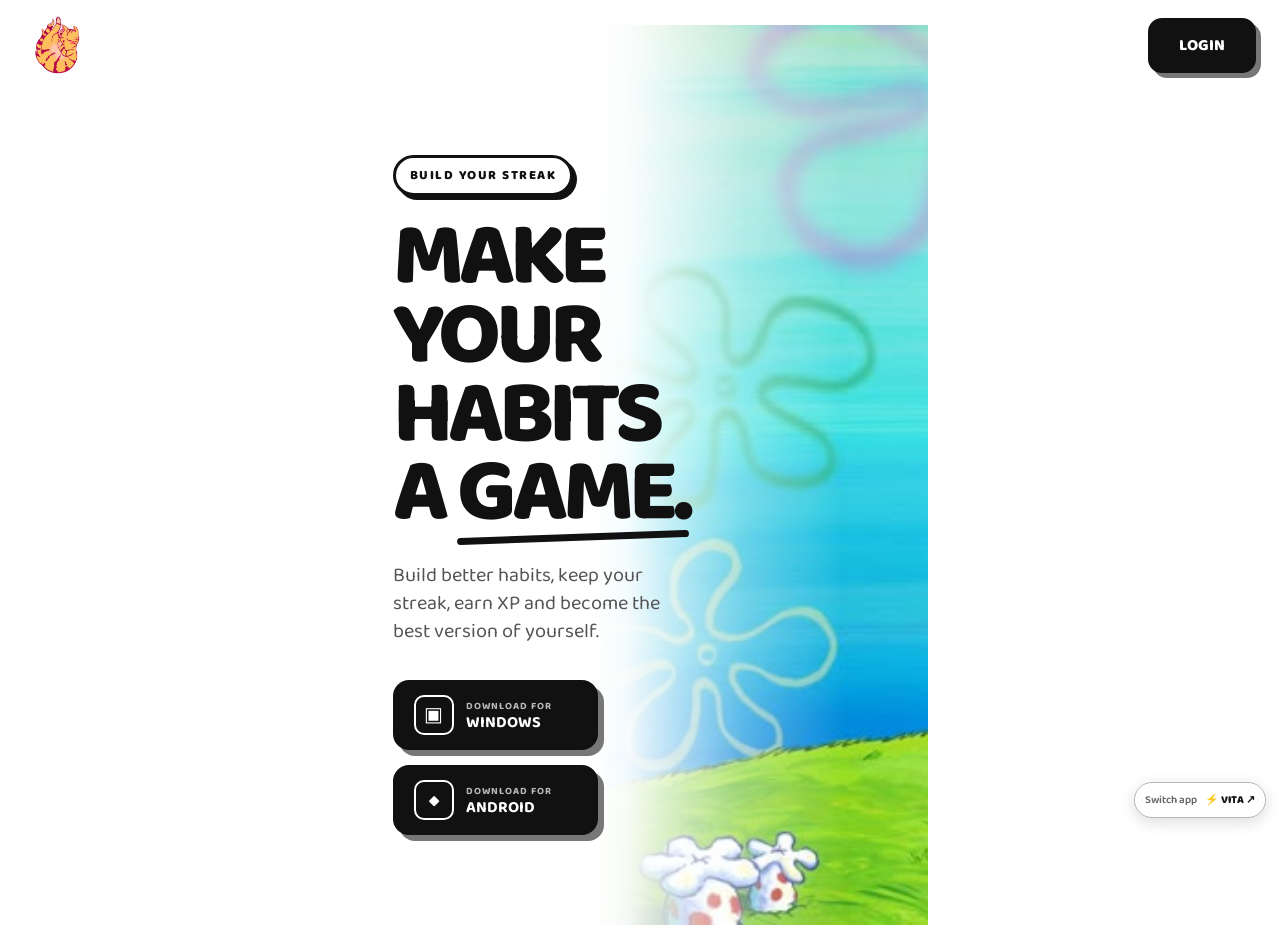
==== commit 088916cf: "p" ====
--- a/Anak papi/Code/index.html
+++ b/Anak papi/Code/index.html
@@ -20,7 +20,7 @@
         <nav class="landing-navbar">
 
             <div class="landing-logo">
-                <span>DO</span>YOUR<span>STREAK</span>
+                <img src="reallogo.png" alt="DOYOURSTREAK">
             </div>
 
             <button id="loginButton" class="login-button">
@@ -99,7 +99,7 @@
                     </button>
 
                     <div class="login-logo">
-                        DOYOURSTREAK
+                        <img src="reallogo.png" alt="DOYOURSTREAK">
                     </div>
 
                     <div class="login-step-number">
@@ -236,19 +236,29 @@
         <header class="topbar">
 
             <div class="brand">
-                <span>DO</span>YOUR<span>STREAK</span>
+                <img src="reallogo.png" alt="DOYOURSTREAK">
             </div>
 
             <div class="user-info">
-                <div>
-                    <small>PLAYER</small>
-                    <strong id="headerName">Player</strong>
-                </div>
-
-                <div class="level-badge">
-                    LVL <span id="level">1</span>
-                </div>
-                <span id="espTopStatus" class="esp-top-status" role="status" aria-live="polite">● ESP32 OFFLINE</span>
+                <div class="header-player">
+                    <span class="header-player-icon" aria-hidden="true">
+                        <svg viewBox="0 0 24 24" focusable="false">
+                            <path d="m3.5 10.5 8.5-7 8.5 7v9a1.5 1.5 0 0 1-1.5 1.5h-14A1.5 1.5 0 0 1 3.5 19.5z" />
+                            <path d="M9 21v-7h6v7" />
+                            <path d="m2.5 11.2 9.5-7.8 9.5 7.8" />
+                        </svg>
+                    </span>
+                    <div class="header-player-copy">
+                        <small>PLAYER</small>
+                        <strong id="headerName">Player</strong>
+                    </div>
+                </div>
+
+                <div class="level-badge" aria-label="Player level">
+                    <small>LVL</small>
+                    <strong id="level">1</strong>
+                </div>
+                <span id="espTopStatus" class="esp-top-status" role="status" aria-live="polite">ESP32 OFFLINE</span>
             </div>
 
 
@@ -476,7 +486,7 @@
                         </div>
                     </button>
                      <!-- Tombol kecil ESP32 -->
-                     <div class="user-info">
+                     <div class="esp-connect-controls">
                         <button id="espConnectButton" class="esp-connect-button" type="button">🔌 CONNECT ESP32</button>
                        <span id="espConnectionStatus" class="esp-connection-status" role="status">ESP32: Disconnected</span>
                      </div>
@@ -913,6 +923,27 @@
                     <h1>CALENDAR & EVENTS</h1>
                     <p>Check your schedule and the latest admin updates.</p>
                 </div>
+
+                <section class="local-leaderboard-card" aria-labelledby="localLeaderboardTitle">
+                    <div class="local-leaderboard-heading">
+                        <div>
+                            <small>THIS DEVICE</small>
+                            <h2 id="localLeaderboardTitle">LOCAL PLAYER RANKING</h2>
+                            <p>Compare XP and streaks between profiles saved on this device.</p>
+                        </div>
+                        <img class="leaderboard-champion" src="Champion1.png" alt="Champion">
+                    </div>
+                    <div class="local-profile-controls">
+                        <label for="localProfileSelect">ACTIVE PROFILE</label>
+                        <select id="localProfileSelect" aria-label="Switch local profile"></select>
+                        <label for="localProfileName">ADD A PROFILE</label>
+                        <div class="local-profile-create">
+                            <input id="localProfileName" type="text" maxlength="24" placeholder="New player name">
+                            <button id="createLocalProfile" type="button">ADD</button>
+                        </div>
+                    </div>
+                    <div id="localLeaderboard" class="local-leaderboard" aria-live="polite"></div>
+                </section>
 
                 <!-- CALENDAR -->
                 <div class="calendar-card">
--- a/Anak papi/Code/style.css
+++ b/Anak papi/Code/style.css
@@ -337,7 +337,7 @@
 
     justify-content: space-between;
 
-    padding: 0 7%;
+    padding: 0 24px;
 }
 
 .brand {
@@ -348,48 +348,131 @@
     letter-spacing: -1px;
 }
 
+.brand img {
+    display: block;
+    width: 68px;
+    height: 68px;
+    max-width: none;
+    max-height: none;
+    object-fit: contain;
+}
+
+.brand { margin-right: auto; }
+
+.brand,
+.landing-logo {
+    animation: logoIdle 3.8s ease-in-out infinite;
+    transform-origin: center;
+}
+
+.brand img,
+.landing-logo img {
+    animation: logoArrive .75s cubic-bezier(.2, 1.3, .4, 1) both;
+}
+
+@keyframes logoIdle {
+    0%, 100% { transform: translateY(0) rotate(0deg); }
+    50% { transform: translateY(-3px) rotate(1.5deg); }
+}
+
+@keyframes logoArrive {
+    from { opacity: 0; transform: scale(.72) rotate(-8deg); }
+    to { opacity: 1; transform: scale(1) rotate(0); }
+}
+
 .brand span {
     color: var(--black);
 }
 
 .user-info {
     display: flex;
-
-    align-items: center;
-
-    gap: 14px;
-}
-
-.user-info small {
+    align-items: center;
+    gap: 10px;
+    padding: 7px;
+    border: 2px solid #111;
+    border-radius: 16px;
+    background: #f6f6f6;
+    box-shadow: 3px 3px 0 #111;
+}
+
+.header-player {
+    display: flex;
+    align-items: center;
+    gap: 8px;
+    min-width: 0;
+    padding: 2px 7px 2px 2px;
+}
+
+.header-player-icon {
+    display: grid;
+    place-items: center;
+    width: 32px;
+    height: 32px;
+    flex: 0 0 32px;
+    border: 2px solid #111;
+    border-radius: 10px;
+    background: #ffe17c;
+    font-size: 19px;
+}
+
+.header-player-icon svg {
     display: block;
-
-    font-size: 11px;
-
-    font-weight: 900;
-
-    letter-spacing: 1px;
-
-    color: var(--gray);
-}
-
-.user-info strong {
-    font-size: 17px;
+    width: 20px;
+    height: 20px;
+    fill: #fff8d8;
+    stroke: #111;
+    stroke-width: 1.8;
+    stroke-linecap: round;
+    stroke-linejoin: round;
+}
+
+.header-player-copy {
+    display: grid;
+    min-width: 0;
+    line-height: 1.05;
+}
+
+.header-player-copy small {
+    color: #666;
+    font-size: 9px;
+    font-weight: 900;
+    letter-spacing: 1.2px;
+}
+
+.header-player-copy strong {
+    display: block;
+    max-width: 175px;
+    overflow: hidden;
+    color: #111;
+    font-size: 16px;
+    font-weight: 1000;
+    text-overflow: ellipsis;
+    white-space: nowrap;
 }
 
 .level-badge {
-    padding: 8px 14px;
-
-    background: black;
-
-    color: white;
-
+    display: flex;
+    align-items: center;
+    gap: 6px;
+    min-height: 42px;
+    padding: 5px 10px;
+    border: 2px solid #111;
     border-radius: 12px;
-
-    border: 2px solid black;
-
-    font-size: 14px;
-
-    font-weight: 900;
+    background: #111;
+    color: #fff;
+}
+
+.level-badge small {
+    color: #ffe17c;
+    font-size: 9px;
+    font-weight: 900;
+    letter-spacing: .8px;
+}
+
+.level-badge strong {
+    font-size: 20px;
+    font-weight: 1000;
+    line-height: 1;
 }
 
 
@@ -1674,7 +1757,7 @@
 
     height: 90px;
 
-    padding: 0 7%;
+    padding: 0 24px;
 
     display: flex;
     align-items: center;
@@ -1690,8 +1773,19 @@
 
     letter-spacing: -1.5px;
 
-    animation: landingLogoIn 0.7s ease-out;
-}
+    animation: logoIdle 3.8s ease-in-out infinite;
+}
+
+.landing-logo img {
+    display: block;
+    width: 68px;
+    height: 68px;
+    max-width: none;
+    max-height: none;
+    object-fit: contain;
+}
+
+.landing-logo { margin-right: auto; }
 
 
 .landing-logo span {
@@ -2045,6 +2139,14 @@
     margin-bottom: 25px;
 }
 
+.login-logo img {
+    display: block;
+    width: 210px;
+    max-width: 100%;
+    max-height: 48px;
+    object-fit: contain;
+}
+
 
 .landing-login-card h2 {
     font-size: 35px;
@@ -2200,7 +2302,7 @@
 
     .landing-navbar {
         height: 78px;
-        padding: 0 5%;
+        padding: 0 18px;
     }
 
     .landing-logo {
@@ -4069,6 +4171,275 @@
     transform: translateY(0) scale(.92);
 }
 
+/* LOCAL PROFILE LEADERBOARD */
+.local-leaderboard-card {
+    margin: 0 0 28px;
+    padding: 22px;
+    border: 3px solid #111;
+    border-radius: 18px;
+    background: #fffdf5;
+    box-shadow: 6px 6px 0 #111;
+}
+
+.local-leaderboard-heading {
+    display: flex;
+    align-items: center;
+    justify-content: space-between;
+    gap: 20px;
+    margin: -22px -22px 20px;
+    padding: 18px 22px;
+    border-radius: 15px 15px 0 0;
+    background: #111;
+    color: #fff;
+}
+
+.local-leaderboard-heading small {
+    color: #ffe083;
+    font-size: 12px;
+    font-weight: 900;
+    letter-spacing: 1.8px;
+}
+
+.local-leaderboard-heading h2 {
+    margin: 5px 0 7px;
+    font-size: clamp(23px, 4vw, 34px);
+    font-weight: 1000;
+    line-height: 1.08;
+    letter-spacing: .3px;
+}
+
+.local-leaderboard-heading p {
+    margin: 0;
+    color: #e5e5e5;
+    font-size: 14px;
+    line-height: 1.4;
+}
+
+.leaderboard-champion {
+    flex: 0 0 84px;
+    width: 84px;
+    height: 84px;
+    object-fit: contain;
+}
+
+.leaderboard-lock {
+    display: block;
+    width: 38px;
+    height: 38px;
+    margin: 0 auto;
+    object-fit: contain;
+}
+
+.local-profile-controls {
+    display: grid;
+    grid-template-columns: 1fr 1fr;
+    gap: 8px 14px;
+    align-items: center;
+    margin: 18px 0;
+}
+
+.local-profile-controls > label {
+    font-size: 12px;
+    font-weight: 900;
+    letter-spacing: 1px;
+}
+
+.local-profile-controls select,
+.local-profile-create input {
+    width: 100%;
+    min-height: 42px;
+    padding: 8px 10px;
+    border: 2px solid #111;
+    border-radius: 8px;
+    background: white;
+    color: #111;
+    font: inherit;
+}
+
+.local-profile-create {
+    display: flex;
+    gap: 8px;
+}
+
+.local-profile-create button,
+.save-habit-note {
+    flex: 0 0 auto;
+    padding: 8px 14px;
+    border: 2px solid #111;
+    border-radius: 8px;
+    background: #111;
+    color: white;
+    font: inherit;
+    font-weight: 900;
+    cursor: pointer;
+}
+
+.local-leaderboard {
+    display: grid;
+    gap: 9px;
+}
+
+.leaderboard-row {
+    display: grid;
+    grid-template-columns: 50px minmax(0, 1fr) auto;
+    align-items: center;
+    gap: 10px;
+    padding: 13px 15px;
+    border: 2px solid #111;
+    border-radius: 10px;
+    background: white;
+}
+
+.leaderboard-row.is-current-profile {
+    background: #e9f7cf;
+}
+
+.leaderboard-rank {
+    font-size: 17px;
+    font-weight: 1000;
+}
+
+.leaderboard-player {
+    display: grid;
+    gap: 3px;
+    min-width: 0;
+}
+
+.leaderboard-player strong {
+    font-size: 17px;
+    line-height: 1.2;
+    overflow: hidden;
+    text-overflow: ellipsis;
+    white-space: nowrap;
+}
+
+.leaderboard-player small {
+    color: #555;
+    font-size: 13px;
+    line-height: 1.35;
+}
+
+.leaderboard-xp {
+    white-space: nowrap;
+    font-size: 18px;
+    font-weight: 1000;
+}
+
+.leaderboard-empty {
+    margin: 0;
+    padding: 14px;
+    border: 2px dashed #777;
+    border-radius: 10px;
+    color: #555;
+}
+
+/* HABIT NOTES */
+.habit-note-details {
+    width: 100%;
+    max-width: 420px;
+    margin-top: 9px;
+    font-size: 12px;
+}
+
+.habit-left > div:last-child {
+    flex: 1;
+    min-width: 0;
+}
+
+.habit-note-details summary {
+    width: fit-content;
+    color: #313131;
+    font-weight: 900;
+    cursor: pointer;
+}
+
+.habit-note-editor {
+    display: grid;
+    grid-template-columns: 1fr 1fr;
+    gap: 9px;
+    margin-top: 10px;
+    padding: 12px;
+    border: 2px solid #111;
+    border-radius: 10px;
+    background: #f8f8f8;
+}
+
+.habit-note-editor label {
+    display: grid;
+    gap: 4px;
+    font-size: 11px;
+    font-weight: 800;
+}
+
+.habit-note-editor label span {
+    color: #666;
+    font-weight: 500;
+}
+
+.habit-note-editor input,
+.habit-note-editor select,
+.habit-note-editor textarea {
+    width: 100%;
+    min-width: 0;
+    padding: 7px;
+    border: 1.5px solid #777;
+    border-radius: 6px;
+    background: white;
+    font: inherit;
+}
+
+.habit-note-editor label:nth-child(3),
+.habit-note-history,
+.habit-note-editor .save-habit-note {
+    grid-column: 1 / -1;
+}
+
+.save-habit-note {
+    justify-self: start;
+    font-size: 10px;
+}
+
+.habit-note-history {
+    display: grid;
+    gap: 7px;
+}
+
+.habit-note-entry,
+.habit-note-empty {
+    margin: 0;
+    padding: 8px;
+    border-radius: 6px;
+    background: #fff;
+}
+
+.habit-note-entry p {
+    margin: 4px 0 0;
+    white-space: pre-wrap;
+    overflow-wrap: anywhere;
+}
+
+@media (max-width: 600px) {
+    .local-leaderboard-card { padding: 16px; }
+    .local-leaderboard-heading { margin: -16px -16px 16px; padding: 14px 16px; gap: 8px; }
+    .local-leaderboard-heading h2 { font-size: 22px; }
+    .local-leaderboard-heading p { font-size: 12px; }
+    .leaderboard-champion { flex-basis: 62px; width: 62px; height: 62px; }
+    .leaderboard-row { grid-template-columns: 42px minmax(0, 1fr) auto; gap: 7px; padding: 10px; }
+    .leaderboard-player strong { font-size: 15px; }
+    .leaderboard-player small { font-size: 11px; }
+    .leaderboard-xp { font-size: 15px; }
+    .local-profile-controls { grid-template-columns: 1fr; }
+    .local-profile-controls > label:not(:first-child) { margin-top: 8px; }
+    .habit-note-details { width: min(300px, 62vw); }
+    .habit-left { flex: 1; min-width: 0; align-items: flex-start; gap: 8px; }
+    .habit-left > div:last-child { flex: 1 1 100%; }
+    .habit-card { gap: 8px; padding: 12px; }
+    .habit-note-editor { grid-template-columns: 1fr; }
+    .habit-note-editor label:nth-child(3),
+    .habit-note-history,
+    .habit-note-editor .save-habit-note { grid-column: auto; }
+}
+
 
 /* =========================================================
    MOBILE
@@ -4139,8 +4510,33 @@
 
 .info-page {
     width: 100%;
-    max-width: 1000px;
+    max-width: 1120px;
     margin: 0 auto;
+}
+
+@media (min-width: 900px) {
+    .info-page {
+        display: grid;
+        grid-template-columns: minmax(0, 1fr) minmax(0, 1fr);
+        column-gap: 28px;
+        align-items: start;
+    }
+
+    .info-header,
+    .local-leaderboard-card {
+        grid-column: 1 / -1;
+        width: 100%;
+        box-sizing: border-box;
+    }
+
+    .calendar-card,
+    .events-section {
+        width: 100%;
+        margin: 0 0 25px;
+    }
+
+    .calendar-card { grid-column: 1; }
+    .events-section { grid-column: 2; }
 }
 
 
@@ -4172,46 +4568,52 @@
 /* ================= CALENDAR ================= */
 
 .calendar-card {
-    background: rgba(255, 255, 255, 0.95);
-    border: 3px solid #111;
-    border-radius: 20px;
-    padding: 20px;
-    box-shadow: 6px 6px 0 #111;
-    margin-bottom: 35px;
+    width: min(100%, 560px);
+    margin: 0 auto 25px;
+    padding: 16px;
+    box-sizing: border-box;
+    background: rgba(255, 255, 255, .96);
+    border: 2px solid #171717;
+    border-radius: 18px;
+    box-shadow: 4px 4px 0 #171717;
+    animation: calendarEnter .5s cubic-bezier(.2, .8, .2, 1) both;
+}
+
+@keyframes calendarEnter {
+    from { opacity: 0; transform: translateY(10px) scale(.985); }
+    to { opacity: 1; transform: translateY(0) scale(1); }
 }
 
 .calendar-top {
     display: flex;
     align-items: center;
     justify-content: space-between;
-    margin-bottom: 20px;
+    margin-bottom: 14px;
 }
 
 .calendar-top h2 {
     margin: 0;
-    font-size: 22px;
+    font-size: 19px;
     font-weight: 900;
     text-align: center;
 }
 
 .calendar-top button {
-    width: 42px;
-    height: 42px;
-
-    border: 3px solid #111;
-    border-radius: 10px;
-
-    background: white;
+    width: 34px;
+    height: 34px;
+    border: 2px solid #171717;
+    border-radius: 11px;
+    background: #fff;
     color: #111;
-
-    font-size: 22px;
-    font-weight: 900;
-
+    font-size: 18px;
+    font-weight: 900;
     cursor: pointer;
+    transition: transform .18s ease, background .18s ease, color .18s ease;
 }
 
 .calendar-top button:hover {
-    transform: translateY(-2px);
+    transform: translateY(-2px) rotate(-5deg);
+    background: #ffe17c;
 }
 
 
@@ -4221,42 +4623,57 @@
 .calendar-days {
     display: grid;
     grid-template-columns: repeat(7, 1fr);
-    gap: 8px;
+    gap: 6px;
 }
 
 .calendar-weekdays {
-    margin-bottom: 8px;
+    margin-bottom: 7px;
 }
 
 .calendar-weekdays span {
     text-align: center;
-    font-size: 11px;
-    font-weight: 900;
+    font-size: 9px;
+    font-weight: 900;
+    color: #777;
+    letter-spacing: .35px;
 }
 
 
 /* DAYS */
 
 .calendar-day {
-    min-height: 55px;
+    min-height: 42px;
 
     display: flex;
     align-items: center;
     justify-content: center;
 
-    border: 2px solid #111;
+    border: 1px solid #e5e5e5;
     border-radius: 10px;
-
-    background: white;
-
-    font-size: 14px;
+    background: #fff;
+    font-size: 12px;
     font-weight: 800;
-
     cursor: pointer;
-}
+    transition: transform .16s ease, background .16s ease, border-color .16s ease;
+    animation: calendarDayIn .35s ease both;
+}
+
+@keyframes calendarDayIn {
+    from { opacity: 0; transform: translateY(5px) scale(.94); }
+    to { opacity: 1; transform: translateY(0) scale(1); }
+}
+
+.calendar-day:nth-child(7n + 1) { animation-delay: .02s; }
+.calendar-day:nth-child(7n + 2) { animation-delay: .04s; }
+.calendar-day:nth-child(7n + 3) { animation-delay: .06s; }
+.calendar-day:nth-child(7n + 4) { animation-delay: .08s; }
+.calendar-day:nth-child(7n + 5) { animation-delay: .10s; }
+.calendar-day:nth-child(7n + 6) { animation-delay: .12s; }
+.calendar-day:nth-child(7n) { animation-delay: .14s; }
 
 .calendar-day:hover {
-    transform: translateY(-2px);
+    transform: translateY(-2px) scale(1.04);
+    border-color: #171717;
 }
 
 .calendar-day.empty {
@@ -4266,8 +4683,10 @@
 }
 
 .calendar-day.today {
-    background: #111;
+    border-color: #171717;
+    background: #171717;
     color: white;
+    box-shadow: 0 2px 7px rgba(0, 0, 0, .18);
 }
 
 .calendar-day.has-event {
@@ -4278,35 +4697,39 @@
     content: "";
     position: absolute;
 
-    width: 7px;
-    height: 7px;
+    width: 5px;
+    height: 5px;
 
     border-radius: 50%;
-    background: #111;
-
-    bottom: 6px;
+    background: #ffbd39;
+    bottom: 4px;
 }
 
 
 /* ================= EVENTS ================= */
 
 .events-section {
-    margin-bottom: 30px;
+    width: min(100%, 680px);
+    margin: 0 auto 25px;
 }
 
 .events-title {
-    margin-bottom: 15px;
+    display: flex;
+    align-items: baseline;
+    gap: 9px;
+    margin-bottom: 10px;
 }
 
 .events-title small {
-    font-size: 11px;
-    font-weight: 900;
-    letter-spacing: 2px;
+    font-size: 9px;
+    font-weight: 900;
+    letter-spacing: 1.5px;
+    color: #555;
 }
 
 .events-title h2 {
     margin: 3px 0 0;
-    font-size: 28px;
+    font-size: 21px;
     font-weight: 900;
 }
 
@@ -4316,63 +4739,70 @@
 .admin-events {
     display: flex;
     flex-direction: column;
-    gap: 15px;
+    gap: 9px;
 }
 
 .event-card {
     display: flex;
-    align-items: stretch;
-
-    background: rgba(255, 255, 255, 0.95);
-
-    border: 3px solid #111;
-    border-radius: 16px;
-
+    align-items: center;
+    background: rgba(255, 255, 255, .96);
+    border: 2px solid #171717;
+    border-radius: 13px;
     overflow: hidden;
-
-    box-shadow: 5px 5px 0 #111;
+    box-shadow: 3px 3px 0 #171717;
+    animation: eventEnter .4s ease both;
+}
+
+.event-card:nth-child(2) { animation-delay: .07s; }
+.event-card:nth-child(3) { animation-delay: .14s; }
+
+@keyframes eventEnter {
+    from { opacity: 0; transform: translateX(-8px); }
+    to { opacity: 1; transform: translateX(0); }
 }
 
 .event-date {
-    width: 80px;
-    min-width: 80px;
+    width: 56px;
+    min-width: 56px;
+    align-self: stretch;
 
     display: flex;
     flex-direction: column;
     align-items: center;
     justify-content: center;
 
-    border-right: 3px solid #111;
-
-    background: #111;
+    border-right: 2px solid #171717;
+    background: #171717;
     color: white;
 }
 
 .event-date strong {
-    font-size: 27px;
+    font-size: 21px;
     line-height: 1;
 }
 
 .event-date span {
-    margin-top: 4px;
-    font-size: 11px;
+    margin-top: 3px;
+    font-size: 9px;
     font-weight: 900;
 }
 
 .event-content {
-    padding: 15px 18px;
+    min-width: 0;
+    padding: 9px 12px;
 }
 
 .event-content h3 {
-    margin: 0 0 5px;
-    font-size: 17px;
+    margin: 0 0 3px;
+    font-size: 13px;
     font-weight: 900;
 }
 
 .event-content p {
     margin: 0;
-    font-size: 13px;
-    line-height: 1.5;
+    font-size: 11px;
+    line-height: 1.4;
+    color: #555;
 }
 
 
@@ -4394,33 +4824,41 @@
 
     .calendar-weekdays,
     .calendar-days {
-        gap: 5px;
+        gap: 4px;
     }
 
     .calendar-day {
-        min-height: 45px;
-        font-size: 12px;
+        min-height: 38px;
+        font-size: 11px;
     }
 
     .calendar-top h2 {
+        font-size: 16px;
+    }
+
+    .calendar-top button {
+        width: 32px;
+        height: 32px;
         font-size: 17px;
     }
 
-    .calendar-top button {
-        width: 35px;
-        height: 35px;
-        font-size: 18px;
-    }
-
     .event-date {
-        width: 65px;
-        min-width: 65px;
+        width: 52px;
+        min-width: 52px;
     }
 
     .event-date strong {
-        font-size: 22px;
-    }
-
+        font-size: 19px;
+    }
+
+}
+
+@media (prefers-reduced-motion: reduce) {
+    .calendar-card,
+    .calendar-day,
+    .event-card { animation: none; }
+    .calendar-day,
+    .calendar-top button { transition: none; }
 }
 
 .character-price {
@@ -6203,6 +6641,20 @@
 
 /* ===== ESP32 GLASSMORPHISM ===== */
 
+.esp-connect-controls {
+    display: flex;
+    align-items: center;
+    justify-content: center;
+    gap: 10px;
+    padding: 8px;
+    border: 0;
+    border-radius: 18px;
+    background: rgba(255, 255, 255, .12);
+    box-shadow: 0 8px 28px rgba(15, 25, 50, .1), inset 0 1px 0 rgba(255, 255, 255, .2);
+    backdrop-filter: blur(18px);
+    -webkit-backdrop-filter: blur(18px);
+}
+
 .esp-connect-button {
     position: relative;
     display: inline-flex;
@@ -6211,10 +6663,10 @@
     gap: 8px;
 
     padding: 9px 14px;
-    border: 1px solid rgba(255, 255, 255, 0.4);
+    border: 0;
     border-radius: 14px;
 
-    background: rgba(255, 255, 255, 0.12);
+    background: linear-gradient(135deg, rgba(255, 255, 255, .3), rgba(255, 255, 255, .1));
     color: inherit;
 
     backdrop-filter: blur(14px);
@@ -6222,7 +6674,7 @@
 
     box-shadow:
         0 4px 16px rgba(0, 0, 0, 0.08),
-        inset 0 1px 0 rgba(255, 255, 255, 0.25);
+        inset 0 1px 0 rgba(255, 255, 255, 0.32);
 
     font: inherit;
     font-size: 12px;
@@ -6233,15 +6685,13 @@
     cursor: pointer;
     transition:
         background 0.25s ease,
-        border-color 0.25s ease,
         box-shadow 0.25s ease,
         transform 0.25s ease;
 }
 
 /* Hover effect */
 .esp-connect-button:hover:not(:disabled) {
-    background: rgba(255, 255, 255, 0.24);
-    border-color: rgba(255, 255, 255, 0.7);
+    background: linear-gradient(135deg, rgba(255, 255, 255, .44), rgba(255, 255, 255, .2));
     box-shadow:
         0 7px 22px rgba(0, 0, 0, 0.12),
         inset 0 1px 0 rgba(255, 255, 255, 0.4);
@@ -6299,6 +6749,7 @@
 
 /* Mobile */
 @media (max-width: 680px) {
+    .esp-connect-controls { gap: 7px; padding: 6px; border-radius: 14px; }
     .esp-connect-button {
         padding: 7px 10px;
         font-size: 11px;
@@ -6324,25 +6775,68 @@
 .esp-top-status {
     display: inline-flex;
     align-items: center;
+    gap: 7px;
     white-space: nowrap;
-    padding: 6px 10px;
-    border: 2px solid #999;
-    border-radius: 999px;
-    background: #f0f0f0;
+    padding: 8px 11px;
+    border: 2px solid #b5b5b5;
+    border-radius: 12px;
+    background: #fff;
     color: #555;
-    font-size: 11px;
-    font-weight: 800;
+    font-size: 10px;
+    font-weight: 900;
+    letter-spacing: .35px;
     line-height: 1;
 }
+.esp-top-status::before {
+    content: "";
+    width: 8px;
+    height: 8px;
+    flex: 0 0 8px;
+    border-radius: 50%;
+    background: #999;
+}
 .esp-top-status.connected {
-    color: #087a43;
-    background: #e4ffef;
-    border-color: #39b878;
+    color: #075c36;
+    background: #e7fff1;
+    border-color: #38b878;
+    box-shadow: 0 0 0 2px rgba(56, 184, 120, .12);
+}
+.esp-top-status.connected::before {
+    background: #19a85c;
+    animation: onlinePulse 1.8s ease-in-out infinite;
 }
 .esp-top-status.connecting {
     color: #865b00;
     background: #fff4cf;
     border-color: #e6b842;
+}
+@keyframes onlinePulse {
+    0%, 100% { box-shadow: 0 0 0 0 rgba(25, 168, 92, .38); }
+    50% { box-shadow: 0 0 0 5px rgba(25, 168, 92, 0); }
+}
+
+@media (max-width: 600px) {
+    .topbar { padding-right: 10px; padding-left: 10px; gap: 7px; }
+    .brand img { width: 56px; height: 56px; }
+    .user-info { gap: 5px; padding: 5px; border-radius: 13px; }
+    .header-player { gap: 5px; padding-right: 3px; }
+    .header-player-icon { width: 27px; height: 27px; flex-basis: 27px; font-size: 16px; border-radius: 8px; }
+    .header-player-icon svg { width: 17px; height: 17px; }
+    .header-player-copy small { font-size: 8px; }
+    .header-player-copy strong { max-width: 105px; font-size: 13px; }
+    .level-badge { min-height: 34px; gap: 4px; padding: 4px 7px; border-radius: 10px; }
+    .level-badge strong { font-size: 15px; }
+    .esp-top-status { gap: 5px; padding: 7px 8px; font-size: 8px; }
+}
+@media (max-width: 390px) {
+    .brand img { width: 48px; height: 48px; }
+    .header-player-icon { display: none; }
+    .header-player-copy strong { max-width: 72px; font-size: 12px; }
+    .esp-top-status { padding: 6px 7px; font-size: 7px; }
+}
+@media (prefers-reduced-motion: reduce) {
+    .brand, .landing-logo, .brand img, .landing-logo img,
+    .esp-top-status.connected::before { animation: none; }
 }
 
 /* Character reactions: habit complete, level up, and 7-day streak */
@@ -6371,7 +6865,7 @@
     #playerImage.react-streak { animation-duration: .01ms; }
 }
 @media (max-width: 520px) {
-    .esp-top-status { padding: 5px 7px; font-size: 9px; }
+    .esp-top-status { padding: 7px 8px; font-size: 8px; }
 }
 
 
